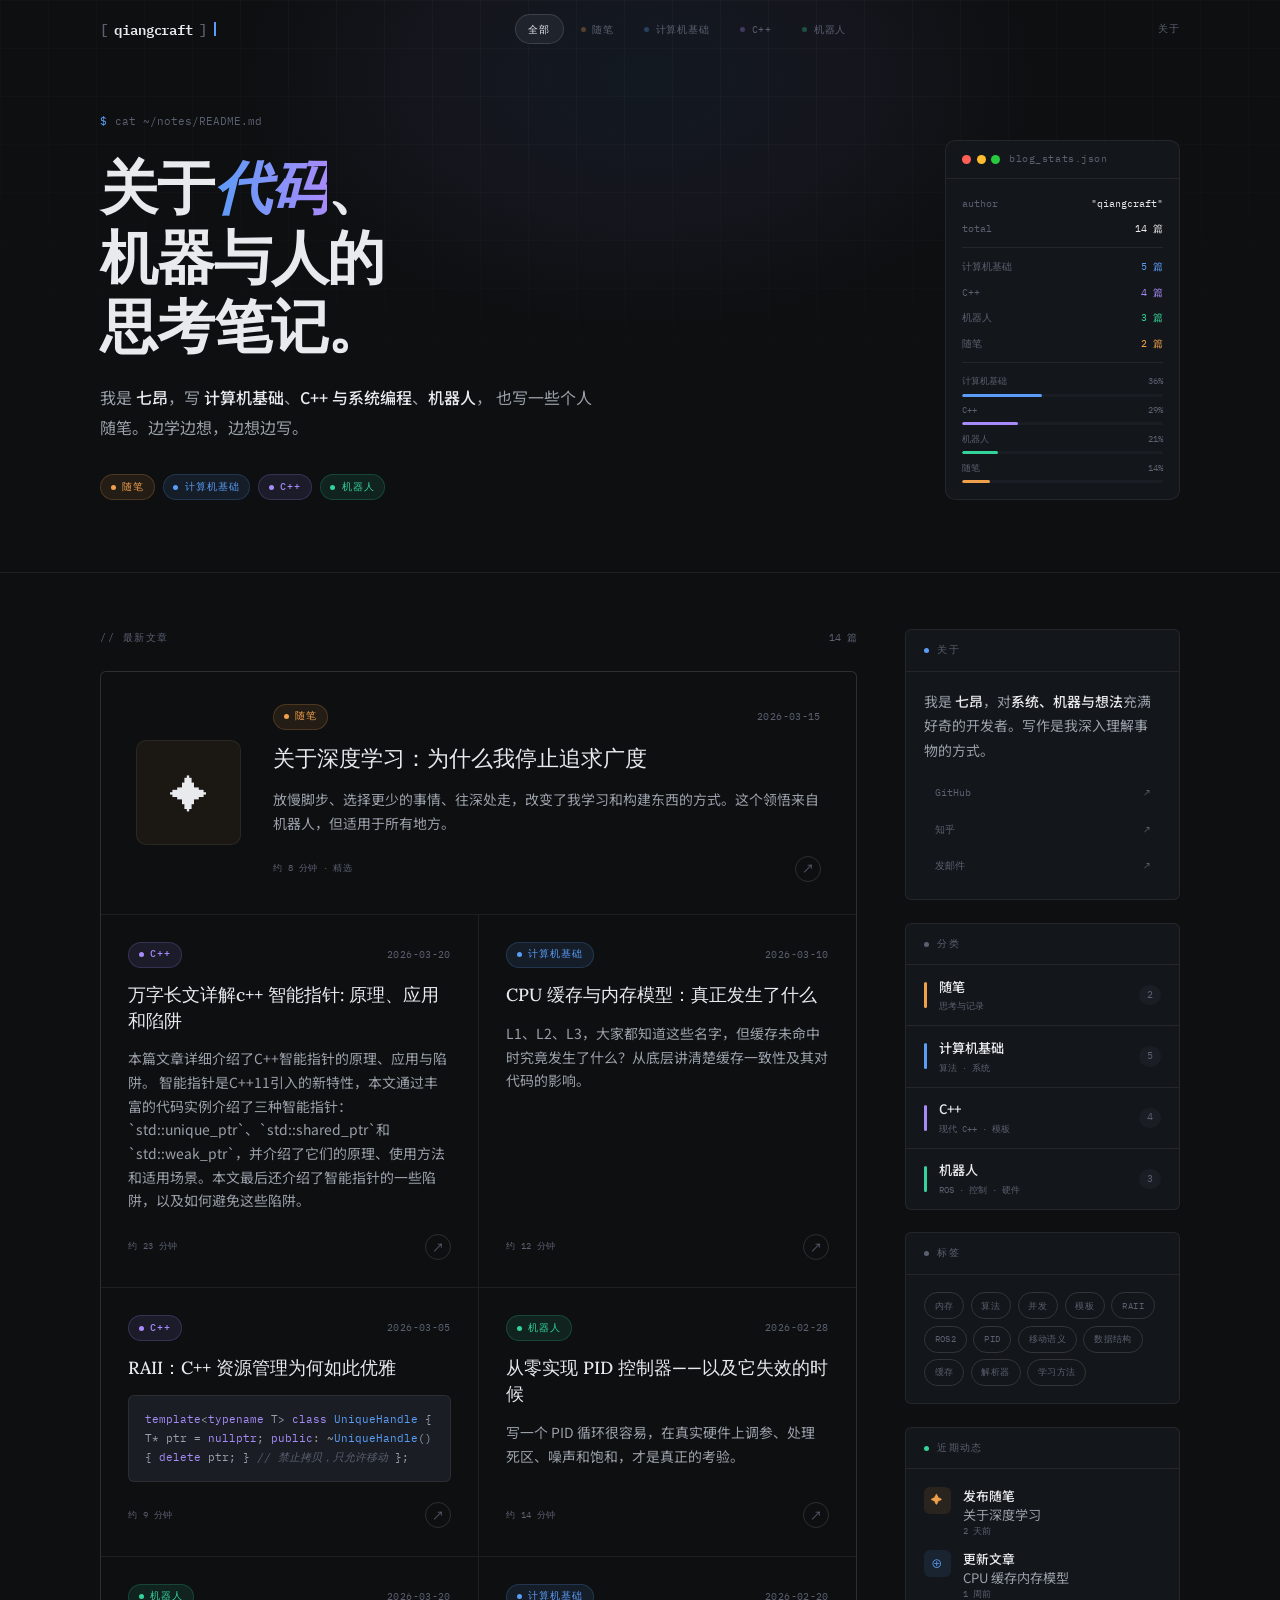
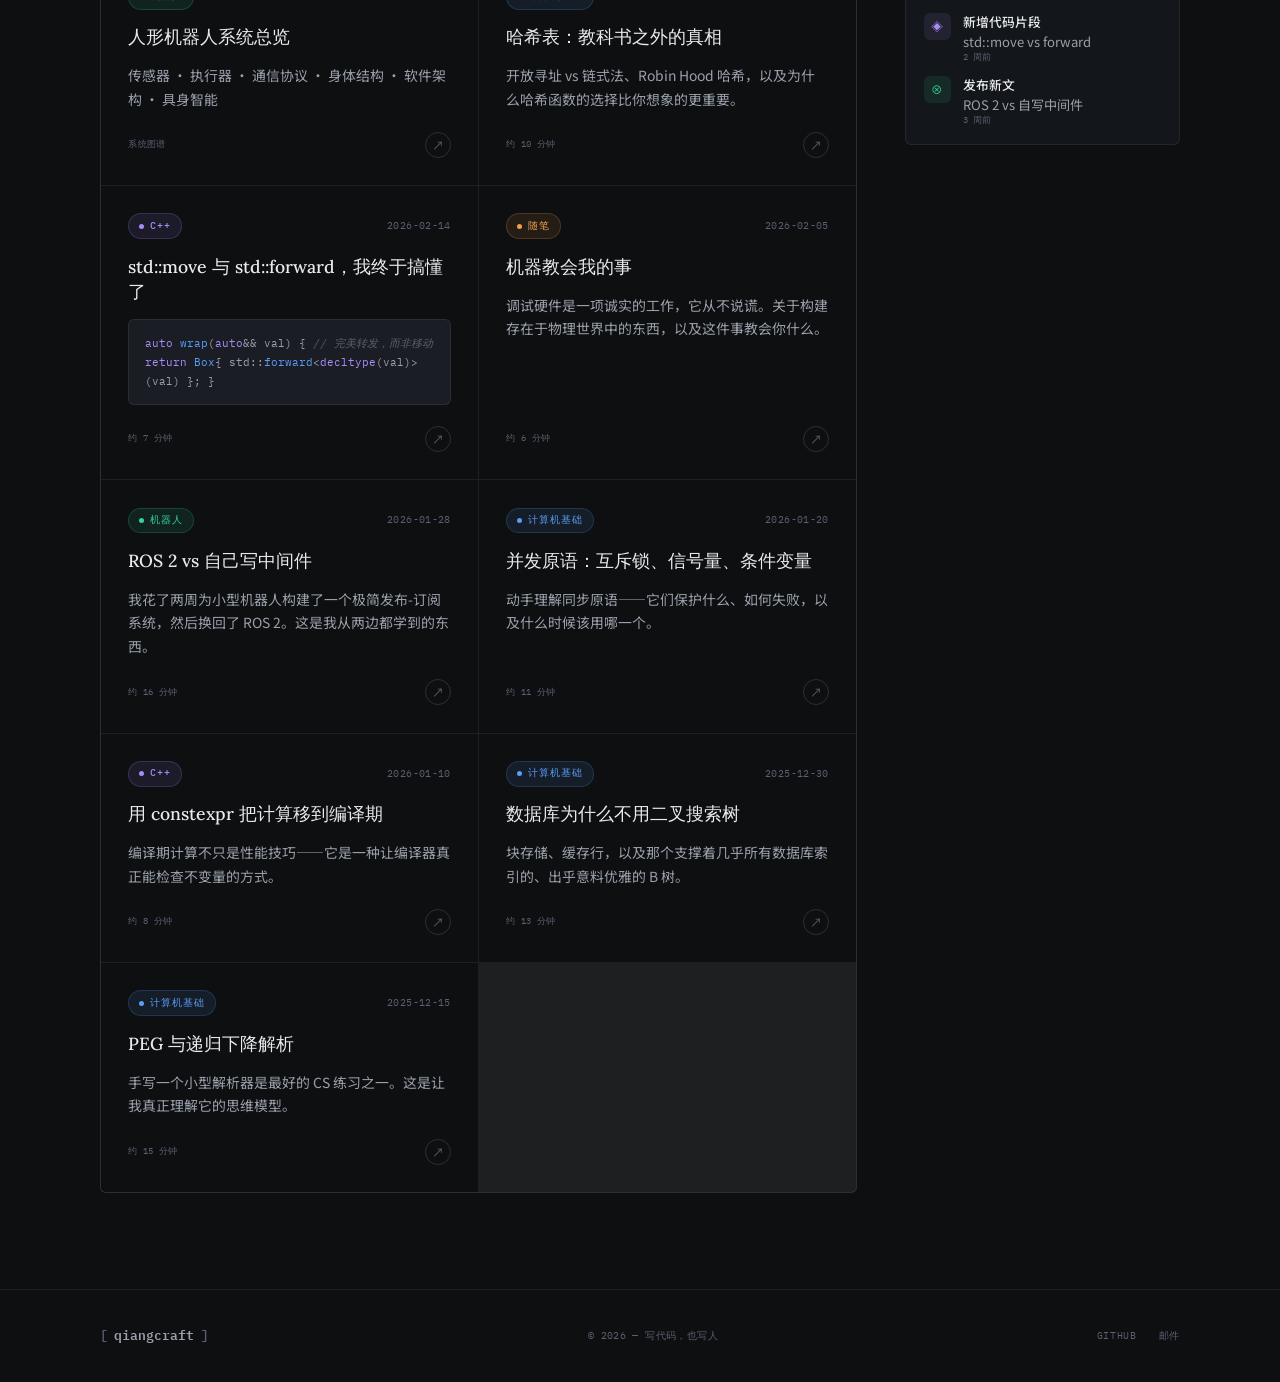
==== index.html @ 61320365 "add web icon" ====
<!DOCTYPE html>
<html lang="zh-CN">
<head>
<meta charset="UTF-8"/>
<meta name="viewport" content="width=device-width, initial-scale=1.0"/>
<title>QiangCraft — 笔记与思考</title>
<meta name="description" content="关于计算机科学、C++、机器人与个人思考的写作。"/>
<link rel="icon" type="image/svg+xml" href="assets/favicon.svg"/>
<link rel="preconnect" href="https://fonts.googleapis.com"/>
<link href="https://fonts.googleapis.com/css2?family=IBM+Plex+Mono:ital,wght@0,300;0,400;0,500;0,600;1,400&family=Lora:ital,wght@0,500;0,600;1,500&family=Noto+Sans+SC:wght@300;400;500;700&display=swap" rel="stylesheet"/>
<link rel="stylesheet" href="assets/style.css"/>
<style>
/* ── 首页专属样式 ── */

/* Hero 区域 */
#hero {
  padding: 7rem 0 4.5rem;
  border-bottom: 1px solid var(--border);
  position: relative; overflow: hidden;
}
#hero::before {
  content: '';
  position: absolute; inset: 0;
  background-image:
    linear-gradient(rgba(255,255,255,.022) 1px, transparent 1px),
    linear-gradient(90deg, rgba(255,255,255,.022) 1px, transparent 1px);
  background-size: 48px 48px;
  mask-image: radial-gradient(ellipse 90% 80% at 50% 0%, black 30%, transparent 100%);
  pointer-events: none;
}
#hero::after {
  content: '';
  position: absolute; top: -30%; left: 50%; transform: translateX(-50%);
  width: 800px; height: 500px;
  background: radial-gradient(ellipse, rgba(91,156,246,.07) 0%, rgba(167,139,250,.05) 40%, transparent 70%);
  pointer-events: none;
}
.hero-inner {
  position: relative; z-index: 1;
  display: grid; grid-template-columns: 1fr auto;
  gap: 4rem; align-items: end;
}
.hero-prompt {
  font-family: var(--ff-mono); font-size: .7rem; color: var(--text-3);
  margin-bottom: 1.4rem; display: flex; align-items: center; gap: .5rem;
  opacity: 0; animation: fadeUp .7s var(--ease) .1s both;
}
.hero-prompt-arrow { color: var(--cs); }
h1.hero-title {
  font-family: var(--ff-serif); font-weight: 600;
  font-size: clamp(2.2rem, 4.5vw, 3.8rem);
  line-height: 1.2; letter-spacing: -.02em; color: var(--text);
  margin-bottom: 1.4rem;
  opacity: 0; animation: fadeUp .8s var(--ease) .25s both;
}
h1.hero-title em {
  font-style: italic;
  background: linear-gradient(90deg, var(--cs), var(--cpp));
  -webkit-background-clip: text; -webkit-text-fill-color: transparent; background-clip: text;
}
.hero-desc {
  font-size: 1rem; color: var(--text-2); max-width: 500px; line-height: 1.85;
  margin-bottom: 2rem;
  opacity: 0; animation: fadeUp .8s var(--ease) .4s both;
}
.hero-desc strong { color: var(--text); font-weight: 500; }
.hero-topics {
  display: flex; gap: .5rem; flex-wrap: wrap;
  opacity: 0; animation: fadeUp .8s var(--ease) .55s both;
}

/* Hero 面板 */
.hero-panel {
  width: 235px; background: var(--bg-2); border: 1px solid var(--border);
  border-radius: 10px; overflow: hidden;
  opacity: 0; animation: fadeIn .9s var(--ease) .8s both; flex-shrink: 0;
}
.panel-bar {
  display: flex; align-items: center; gap: .55rem;
  padding: .65rem 1rem; border-bottom: 1px solid var(--border);
  font-family: var(--ff-mono); font-size: .6rem; color: var(--text-3); letter-spacing: .06em;
}
.pd { width: 9px; height: 9px; border-radius: 50%; }
.pd-r{background:#ff5f57} .pd-y{background:#febc2e} .pd-g{background:#28c840}
.panel-dots { display:flex; gap:.35rem; }
.panel-body { padding: 1rem; display: flex; flex-direction: column; gap: .52rem; }
.pl { display:flex; justify-content:space-between; font-family:var(--ff-mono); font-size:.63rem; }
.pk { color:var(--text-3); } .pv { color:var(--text); }
.pv-cs{color:var(--cs)} .pv-cpp{color:var(--cpp)} .pv-rob{color:var(--robotics)} .pv-per{color:var(--personal)}
.psep { height:1px; background:var(--border); margin:.1rem 0; }
.pbars { display:flex; flex-direction:column; gap:.4rem; margin-top:.1rem; }
.pbar-label { display:flex; justify-content:space-between; font-family:var(--ff-mono); font-size:.57rem; color:var(--text-3); margin-bottom:.25rem; }
.pbar-track { height:3px; background:var(--bg-3); border-radius:99px; overflow:hidden; }
.pbar-fill { height:100%; border-radius:99px; transform-origin:left; animation:fillIn 1.4s var(--ease) 1s both; }
.pf-cs{background:var(--cs);width:40%} .pf-cpp{background:var(--cpp);width:28%;animation-delay:1.1s!important}
.pf-rob{background:var(--robotics);width:18%;animation-delay:1.2s!important} .pf-per{background:var(--personal);width:14%;animation-delay:1.3s!important}

/* 主体布局 */
#main {
  display: grid; grid-template-columns: 1fr 275px;
  gap: 3rem; padding: 3.5rem 0 6rem; align-items: start;
}

/* 文章网格 */
.posts-header {
  display: flex; align-items: center; justify-content: space-between; margin-bottom: 1.5rem;
}
.posts-label { font-family:var(--ff-mono); font-size:.65rem; letter-spacing:.15em; text-transform:uppercase; color:var(--text-3); }
.posts-count { font-family:var(--ff-mono); font-size:.6rem; color:var(--text-3); }

.posts-grid {
  display: grid; grid-template-columns: 1fr 1fr;
  gap: 1px; background: var(--border);
  border: 1px solid var(--border); border-radius: var(--r); overflow: hidden;
}
.post-card {
  background: var(--bg); padding: 1.7rem;
  display: flex; flex-direction: column; gap: .9rem;
  cursor: pointer; position: relative; overflow: hidden;
  transition: background .25s;
}
.post-card::before {
  content:''; position:absolute; top:0; left:0; right:0; height:2px;
  transform:scaleX(0); transform-origin:left; transition:transform .35s var(--ease);
}
.post-card[data-cat="personal"]::before { background:var(--personal); }
.post-card[data-cat="cs"]::before       { background:var(--cs); }
.post-card[data-cat="cpp"]::before      { background:var(--cpp); }
.post-card[data-cat="robotics"]::before { background:var(--robotics); }
.post-card:hover { background: var(--bg-2); }
.post-card:hover::before { transform: scaleX(1); }
.post-card.hidden { display: none; }
a.post-card { text-decoration:none; }

.pc-top { display:flex; align-items:center; justify-content:space-between; }
.post-date { font-family:var(--ff-mono); font-size:.6rem; color:var(--text-3); letter-spacing:.04em; }
.post-title { font-family:var(--ff-serif); font-size:1.1rem; font-weight:500; line-height:1.45; color:var(--text); transition:color .2s; }
.post-card:hover .post-title { color:#fff; }
.post-excerpt { font-size:.87rem; color:var(--text-2); line-height:1.7; flex:1; }
.pc-footer { display:flex; align-items:center; justify-content:space-between; margin-top:.4rem; }
.post-meta { font-family:var(--ff-mono); font-size:.57rem; color:var(--text-3); letter-spacing:.04em; }
.post-arrow {
  width:26px; height:26px; border:1px solid var(--border-2); border-radius:50%;
  display:flex; align-items:center; justify-content:center; font-size:.75rem; color:var(--text-3);
  transition:color .2s, background .2s;
}
.post-card:hover .post-arrow { color:var(--text); background:var(--surface); }

/* 精选宽卡 */
.post-card--featured {
  grid-column: 1 / -1; flex-direction: row;
  gap: 2rem; align-items: center; padding: 2rem 2.2rem;
}
.post-card--featured .post-body { flex:1; display:flex; flex-direction:column; gap:.85rem; }
.post-card--featured .post-title { font-size:1.35rem; }
.feat-icon {
  width:105px; height:105px; flex-shrink:0; border-radius:10px;
  border:1px solid var(--border); display:flex; align-items:center; justify-content:center; font-size:2.4rem;
}
.feat-icon--personal{background:rgba(240,160,75,.06)} .feat-icon--cs{background:rgba(91,156,246,.06)}
.feat-icon--cpp{background:rgba(167,139,250,.06)}     .feat-icon--robotics{background:rgba(52,211,153,.06)}

/* 代码块卡 */
.snippet-block {
  background:var(--bg-3); border:1px solid var(--border); border-radius:var(--r);
  padding:.85rem 1rem; font-family:var(--ff-mono); font-size:.68rem; line-height:1.75; color:var(--text-2); overflow-x:auto;
}

/* 空状态 */
.empty-state { grid-column:1/-1; padding:4rem 2rem; text-align:center; display:none; }
.empty-state.visible { display:block; }
.empty-state p { font-family:var(--ff-mono); font-size:.75rem; color:var(--text-3); }

/* 侧边栏 */
.sidebar { position:sticky; top:78px; display:flex; flex-direction:column; gap:1.4rem; }
.sw { background:var(--bg-2); border:1px solid var(--border); border-radius:var(--r); overflow:hidden; }
.sw-head {
  padding:.75rem 1.15rem; border-bottom:1px solid var(--border);
  display:flex; align-items:center; gap:.5rem;
  font-family:var(--ff-mono); font-size:.6rem; letter-spacing:.12em; text-transform:uppercase; color:var(--text-3);
}
.sw-dot { width:5px; height:5px; border-radius:50%; }
.sw-body { padding:1.1rem; }
.about-text { font-size:.87rem; line-height:1.75; color:var(--text-2); margin-bottom:.9rem; }
.about-text strong { color:var(--text); font-weight:500; }
.about-links { display:flex; flex-direction:column; gap:.3rem; }
.alink {
  display:flex; align-items:center; justify-content:space-between;
  font-family:var(--ff-mono); font-size:.63rem; color:var(--text-3);
  padding:.4rem .65rem; border-radius:4px; border:1px solid transparent;
  transition:color .2s, background .2s, border-color .2s;
}
.alink:hover { color:var(--text); background:var(--bg-3); border-color:var(--border); }

.topic-list { display:flex; flex-direction:column; }
.topic-row {
  display:flex; align-items:center; justify-content:space-between;
  padding:.65rem 1.15rem; border-bottom:1px solid var(--border);
  cursor:pointer; transition:background .2s;
}
.topic-row:last-child { border-bottom:none; }
.topic-row:hover { background:var(--bg-3); }
.tl { display:flex; align-items:center; gap:.7rem; }
.t-bar { width:3px; height:26px; border-radius:99px; flex-shrink:0; }
.t-name { font-size:.82rem; font-weight:500; color:var(--text); }
.t-sub { font-family:var(--ff-mono); font-size:.57rem; color:var(--text-3); margin-top:.1rem; }
.t-count { font-family:var(--ff-mono); font-size:.6rem; color:var(--text-3); background:var(--bg-3); padding:.12rem .5rem; border-radius:99px; }

.tags-cloud { display:flex; flex-wrap:wrap; gap:.4rem; }
.tag-pill {
  font-family:var(--ff-mono); font-size:.59rem; letter-spacing:.04em;
  padding:.28rem .62rem; border:1px solid var(--border-2); border-radius:99px;
  color:var(--text-3); cursor:pointer;
  transition:color .2s, background .2s;
}
.tag-pill:hover { color:var(--text); background:var(--surface); }

.act-list { display:flex; flex-direction:column; gap:.8rem; }
.act-item { display:flex; gap:.8rem; align-items:flex-start; }
.act-icon { width:27px; height:27px; flex-shrink:0; border-radius:6px; display:flex; align-items:center; justify-content:center; font-size:.72rem; }
.ai-personal{background:rgba(240,160,75,.1);color:var(--personal)}
.ai-cs{background:rgba(91,156,246,.1);color:var(--cs)}
.ai-cpp{background:rgba(167,139,250,.1);color:var(--cpp)}
.ai-robotics{background:rgba(52,211,153,.1);color:var(--robotics)}
.act-body { font-size:.82rem; color:var(--text-2); line-height:1.4; }
.act-body strong { color:var(--text); font-weight:500; font-size:.8rem; display:block; margin-bottom:.1rem; }
.act-time { font-family:var(--ff-mono); font-size:.56rem; color:var(--text-3); }

@media (max-width: 1024px) {
  #main { grid-template-columns: 1fr; }
  .sidebar { position:static; display:grid; grid-template-columns:1fr 1fr; gap:1rem; }
}
@media (max-width: 768px) {
  .posts-grid { grid-template-columns: 1fr; }
  .post-card--featured { flex-direction:column; }
  .feat-icon { width:100%; height:70px; }
  .sidebar { grid-template-columns: 1fr; }
  .hero-inner { grid-template-columns: 1fr; }
  .hero-panel { display:none; }
}
</style>
</head>
<body>

<!-- ══ 导航 ══ -->
<header id="hdr">
  <div class="container">
    <nav class="nav">
      <a href="index.html" class="nav-logo">
        <span class="logo-bracket">[</span>qiangcraft<span class="logo-bracket">]</span>
        <span class="logo-cursor"></span>
      </a>
      <div class="nav-links">
        <button class="nav-cat-btn active" data-cat="all">全部</button>
        <button class="nav-cat-btn" data-cat="personal"><span class="nav-cat-dot" style="background:var(--personal)"></span>随笔</button>
        <button class="nav-cat-btn" data-cat="cs"><span class="nav-cat-dot" style="background:var(--cs)"></span>计算机基础</button>
        <button class="nav-cat-btn" data-cat="cpp"><span class="nav-cat-dot" style="background:var(--cpp)"></span>C++</button>
        <button class="nav-cat-btn" data-cat="robotics"><span class="nav-cat-dot" style="background:var(--robotics)"></span>机器人</button>
      </div>
      <div class="nav-right">
        <a href="#about-w" class="nav-text-link">关于</a>
      </div>
    </nav>
  </div>
</header>

<!-- ══ Hero ══ -->
<section id="hero">
  <div class="container">
    <div class="hero-inner">
      <div class="hero-left">
        <p class="hero-prompt"><span class="hero-prompt-arrow">$</span> cat ~/notes/README.md</p>
        <h1 class="hero-title">关于<em>代码</em>、<br/>机器与人的<br/>思考笔记。</h1>
        <p class="hero-desc">
          我是 <strong>七昂</strong>，写
          <strong>计算机基础</strong>、<strong>C++ 与系统编程</strong>、<strong>机器人</strong>，
          也写一些个人随笔。边学边想，边想边写。
        </p>
        <div class="hero-topics">
          <a href="#main" class="cat cat--personal" data-cat-jump="personal"><span class="cat-dot"></span>随笔</a>
          <a href="#main" class="cat cat--cs" data-cat-jump="cs"><span class="cat-dot"></span>计算机基础</a>
          <a href="#main" class="cat cat--cpp" data-cat-jump="cpp"><span class="cat-dot"></span>C++</a>
          <a href="#main" class="cat cat--robotics" data-cat-jump="robotics"><span class="cat-dot"></span>机器人</a>
        </div>
      </div>
      <div class="hero-panel">
        <div class="panel-bar">
          <div class="panel-dots"><div class="pd pd-r"></div><div class="pd pd-y"></div><div class="pd pd-g"></div></div>
          blog_stats.json
        </div>
        <div class="panel-body">
          <div class="pl"><span class="pk">author</span><span class="pv">"qiangcraft"</span></div>
          <div class="pl"><span class="pk">total</span><span class="pv">14 篇</span></div>
          <div class="psep"></div>
          <div class="pl"><span class="pk">计算机基础</span><span class="pv pv-cs">5 篇</span></div>
          <div class="pl"><span class="pk">C++</span><span class="pv pv-cpp">4 篇</span></div>
          <div class="pl"><span class="pk">机器人</span><span class="pv pv-rob">3 篇</span></div>
          <div class="pl"><span class="pk">随笔</span><span class="pv pv-per">2 篇</span></div>
          <div class="psep"></div>
          <div class="pbars">
            <div><div class="pbar-label"><span>计算机基础</span><span>36%</span></div><div class="pbar-track"><div class="pbar-fill pf-cs"></div></div></div>
            <div><div class="pbar-label"><span>C++</span><span>29%</span></div><div class="pbar-track"><div class="pbar-fill pf-cpp"></div></div></div>
            <div><div class="pbar-label"><span>机器人</span><span>21%</span></div><div class="pbar-track"><div class="pbar-fill pf-rob"></div></div></div>
            <div><div class="pbar-label"><span>随笔</span><span>14%</span></div><div class="pbar-track"><div class="pbar-fill pf-per"></div></div></div>
          </div>
        </div>
      </div>
    </div>
  </div>
</section>

<!-- ══ 主体 ══ -->
<div class="container">
  <div id="main">
    <main>
      <div class="posts-header reveal">
        <span class="posts-label">// 最新文章</span>
        <span class="posts-count" id="post-count">14 篇</span>
      </div>
      <div class="posts-grid reveal" id="posts-grid">

        <!-- 精选：随笔 -->
        <a href="posts/personal/on-learning-deeply.html" class="post-card post-card--featured" data-cat="personal">
          <div class="feat-icon feat-icon--personal">✦</div>
          <div class="post-body">
            <div class="pc-top">
              <span class="cat cat--personal"><span class="cat-dot"></span>随笔</span>
              <span class="post-date">2026-03-15</span>
            </div>
            <h2 class="post-title">关于深度学习：为什么我停止追求广度</h2>
            <p class="post-excerpt">放慢脚步、选择更少的事情、往深处走，改变了我学习和构建东西的方式。这个领悟来自机器人，但适用于所有地方。</p>
            <div class="pc-footer">
              <span class="post-meta">约 8 分钟 · 精选</span>
              <span class="post-arrow">↗</span>
            </div>
          </div>
        </a>

        <!-- C++ -->
        <a href="posts/cpp/cpp-smart-pointer.html" class="post-card" data-cat="cpp">
          <div class="pc-top"><span class="cat cat--cpp"><span class="cat-dot"></span>C++</span><span class="post-date">2026-03-20</span></div>
          <h2 class="post-title">万字长文详解c++ 智能指针: 原理、应用和陷阱</h2>
          <p class="post-excerpt">本篇文章详细介绍了C++智能指针的原理、应用与陷阱。 智能指针是C++11引入的新特性，本文通过丰富的代码实例介绍了三种智能指针：`std::unique_ptr`、`std::shared_ptr`和`std::weak_ptr`，并介绍了它们的原理、使用方法和适用场景。本文最后还介绍了智能指针的一些陷阱，以及如何避免这些陷阱。</p>
          <div class="pc-footer"><span class="post-meta">约 16 分钟</span><span class="post-arrow">↗</span></div>
        </a>

        <!-- 计算机基础 -->
        <a href="posts/cs/cpu-cache-memory-model.html" class="post-card" data-cat="cs">
          <div class="pc-top"><span class="cat cat--cs"><span class="cat-dot"></span>计算机基础</span><span class="post-date">2026-03-10</span></div>
          <h2 class="post-title">CPU 缓存与内存模型：真正发生了什么</h2>
          <p class="post-excerpt">L1、L2、L3，大家都知道这些名字，但缓存未命中时究竟发生了什么？从底层讲清楚缓存一致性及其对代码的影响。</p>
          <div class="pc-footer"><span class="post-meta">约 12 分钟</span><span class="post-arrow">↗</span></div>
        </a>

        <!-- C++ -->
        <a href="posts/cpp/raii-cpp.html" class="post-card" data-cat="cpp">
          <div class="pc-top"><span class="cat cat--cpp"><span class="cat-dot"></span>C++</span><span class="post-date">2026-03-05</span></div>
          <h2 class="post-title">RAII：C++ 资源管理为何如此优雅</h2>
          <div class="snippet-block"><span class="kw">template</span>&lt;<span class="kw">typename</span> T&gt;
<span class="kw">class</span> <span class="fn">UniqueHandle</span> {
  T* ptr = <span class="kw">nullptr</span>;
<span class="kw">public</span>:
  ~<span class="fn">UniqueHandle</span>() { <span class="kw">delete</span> ptr; }
  <span class="cmt">// 禁止拷贝，只允许移动</span>
};</div>
          <div class="pc-footer"><span class="post-meta">约 9 分钟</span><span class="post-arrow">↗</span></div>
        </a>

        <!-- 机器人 -->
        <a href="posts/robotics/pid-controller.html" class="post-card" data-cat="robotics">
          <div class="pc-top"><span class="cat cat--robotics"><span class="cat-dot"></span>机器人</span><span class="post-date">2026-02-28</span></div>
          <h2 class="post-title">从零实现 PID 控制器——以及它失效的时候</h2>
          <p class="post-excerpt">写一个 PID 循环很容易，在真实硬件上调参、处理死区、噪声和饱和，才是真正的考验。</p>
          <div class="pc-footer"><span class="post-meta">约 14 分钟</span><span class="post-arrow">↗</span></div>
        </a>

        <!-- 机器人 -->
        <a href="posts/robotics/robot_full_system.html" class="post-card" data-cat="robotics">
          <div class="pc-top"><span class="cat cat--robotics"><span class="cat-dot"></span>机器人</span><span class="post-date">2026-03-20</span></div>
          <h2 class="post-title">人形机器人系统总览</h2>
          <p class="post-excerpt">传感器 · 执行器 · 通信协议 · 身体结构 · 软件架构 · 具身智能</p>
          <div class="pc-footer"><span class="post-meta">系统图谱</span><span class="post-arrow">↗</span></div>
        </a>

        <!-- 计算机基础 -->
        <a href="posts/cs/hash-table-deep-dive.html" class="post-card" data-cat="cs">
          <div class="pc-top"><span class="cat cat--cs"><span class="cat-dot"></span>计算机基础</span><span class="post-date">2026-02-20</span></div>
          <h2 class="post-title">哈希表：教科书之外的真相</h2>
          <p class="post-excerpt">开放寻址 vs 链式法、Robin Hood 哈希，以及为什么哈希函数的选择比你想象的更重要。</p>
          <div class="pc-footer"><span class="post-meta">约 10 分钟</span><span class="post-arrow">↗</span></div>
        </a>

        <!-- C++ -->
        <a href="posts/cpp/move-vs-forward.html" class="post-card" data-cat="cpp">
          <div class="pc-top"><span class="cat cat--cpp"><span class="cat-dot"></span>C++</span><span class="post-date">2026-02-14</span></div>
          <h2 class="post-title">std::move 与 std::forward，我终于搞懂了</h2>
          <div class="snippet-block"><span class="kw">auto</span> <span class="fn">wrap</span>(<span class="kw">auto</span>&& val) {
  <span class="cmt">// 完美转发，而非移动</span>
  <span class="kw">return</span> <span class="fn">Box</span>{
    std::<span class="fn">forward</span>&lt;<span class="kw">decltype</span>(val)&gt;(val)
  };
}</div>
          <div class="pc-footer"><span class="post-meta">约 7 分钟</span><span class="post-arrow">↗</span></div>
        </a>

        <!-- 随笔 -->
        <a href="posts/personal/machines-taught-me.html" class="post-card" data-cat="personal">
          <div class="pc-top"><span class="cat cat--personal"><span class="cat-dot"></span>随笔</span><span class="post-date">2026-02-05</span></div>
          <h2 class="post-title">机器教会我的事</h2>
          <p class="post-excerpt">调试硬件是一项诚实的工作，它从不说谎。关于构建存在于物理世界中的东西，以及这件事教会你什么。</p>
          <div class="pc-footer"><span class="post-meta">约 6 分钟</span><span class="post-arrow">↗</span></div>
        </a>

        <!-- 机器人 -->
        <a href="posts/robotics/ros2-vs-custom.html" class="post-card" data-cat="robotics">
          <div class="pc-top"><span class="cat cat--robotics"><span class="cat-dot"></span>机器人</span><span class="post-date">2026-01-28</span></div>
          <h2 class="post-title">ROS 2 vs 自己写中间件</h2>
          <p class="post-excerpt">我花了两周为小型机器人构建了一个极简发布-订阅系统，然后换回了 ROS 2。这是我从两边都学到的东西。</p>
          <div class="pc-footer"><span class="post-meta">约 16 分钟</span><span class="post-arrow">↗</span></div>
        </a>

        <!-- 计算机基础 -->
        <a href="posts/cs/concurrency-primitives.html" class="post-card" data-cat="cs">
          <div class="pc-top"><span class="cat cat--cs"><span class="cat-dot"></span>计算机基础</span><span class="post-date">2026-01-20</span></div>
          <h2 class="post-title">并发原语：互斥锁、信号量、条件变量</h2>
          <p class="post-excerpt">动手理解同步原语——它们保护什么、如何失败，以及什么时候该用哪一个。</p>
          <div class="pc-footer"><span class="post-meta">约 11 分钟</span><span class="post-arrow">↗</span></div>
        </a>

        <!-- C++ -->
        <a href="posts/cpp/constexpr.html" class="post-card" data-cat="cpp">
          <div class="pc-top"><span class="cat cat--cpp"><span class="cat-dot"></span>C++</span><span class="post-date">2026-01-10</span></div>
          <h2 class="post-title">用 constexpr 把计算移到编译期</h2>
          <p class="post-excerpt">编译期计算不只是性能技巧——它是一种让编译器真正能检查不变量的方式。</p>
          <div class="pc-footer"><span class="post-meta">约 8 分钟</span><span class="post-arrow">↗</span></div>
        </a>

        <!-- 计算机基础 -->
        <a href="posts/cs/btree.html" class="post-card" data-cat="cs">
          <div class="pc-top"><span class="cat cat--cs"><span class="cat-dot"></span>计算机基础</span><span class="post-date">2025-12-30</span></div>
          <h2 class="post-title">数据库为什么不用二叉搜索树</h2>
          <p class="post-excerpt">块存储、缓存行，以及那个支撑着几乎所有数据库索引的、出乎意料优雅的 B 树。</p>
          <div class="pc-footer"><span class="post-meta">约 13 分钟</span><span class="post-arrow">↗</span></div>
        </a>

        <!-- 计算机基础 -->
        <a href="posts/cs/recursive-descent.html" class="post-card" data-cat="cs">
          <div class="pc-top"><span class="cat cat--cs"><span class="cat-dot"></span>计算机基础</span><span class="post-date">2025-12-15</span></div>
          <h2 class="post-title">PEG 与递归下降解析</h2>
          <p class="post-excerpt">手写一个小型解析器是最好的 CS 练习之一。这是让我真正理解它的思维模型。</p>
          <div class="pc-footer"><span class="post-meta">约 15 分钟</span><span class="post-arrow">↗</span></div>
        </a>

        <div class="empty-state" id="empty-state">
          <p>// 该分类下暂无文章，敬请期待</p>
        </div>
      </div>
    </main>

    <!-- 侧边栏 -->
    <aside class="sidebar reveal">
      <div class="sw" id="about-w">
        <div class="sw-head"><span class="sw-dot" style="background:var(--cs)"></span>关于</div>
        <div class="sw-body">
          <p class="about-text">我是 <strong>七昂</strong>，对<strong>系统、机器与想法</strong>充满好奇的开发者。写作是我深入理解事物的方式。</p>
          <div class="about-links">
            <a href="https://github.com/qiangcraft" class="alink"><span>GitHub</span><span>↗</span></a>
            <a href="https://www.zhihu.com/people/qiang629" class="alink"><span>知乎</span><span>↗</span></a>
            <a href="mailto:qiangz514@foxmail.com" class="alink"><span>发邮件</span><span>↗</span></a>
          </div>
        </div>
      </div>

      <div class="sw">
        <div class="sw-head"><span class="sw-dot" style="background:var(--text-3)"></span>分类</div>
        <div class="topic-list">
          <div class="topic-row" data-filter="personal"><div class="tl"><div class="t-bar" style="background:var(--personal)"></div><div><div class="t-name">随笔</div><div class="t-sub">思考与记录</div></div></div><span class="t-count">2</span></div>
          <div class="topic-row" data-filter="cs"><div class="tl"><div class="t-bar" style="background:var(--cs)"></div><div><div class="t-name">计算机基础</div><div class="t-sub">算法 · 系统</div></div></div><span class="t-count">5</span></div>
          <div class="topic-row" data-filter="cpp"><div class="tl"><div class="t-bar" style="background:var(--cpp)"></div><div><div class="t-name">C++</div><div class="t-sub">现代 C++ · 模板</div></div></div><span class="t-count">4</span></div>
          <div class="topic-row" data-filter="robotics"><div class="tl"><div class="t-bar" style="background:var(--robotics)"></div><div><div class="t-name">机器人</div><div class="t-sub">ROS · 控制 · 硬件</div></div></div><span class="t-count">3</span></div>
        </div>
      </div>

      <div class="sw">
        <div class="sw-head"><span class="sw-dot" style="background:var(--text-3)"></span>标签</div>
        <div class="sw-body">
          <div class="tags-cloud">
            <span class="tag-pill">内存</span><span class="tag-pill">算法</span><span class="tag-pill">并发</span>
            <span class="tag-pill">模板</span><span class="tag-pill">RAII</span><span class="tag-pill">ROS2</span>
            <span class="tag-pill">PID</span><span class="tag-pill">移动语义</span><span class="tag-pill">数据结构</span>
            <span class="tag-pill">缓存</span><span class="tag-pill">解析器</span><span class="tag-pill">学习方法</span>
          </div>
        </div>
      </div>

      <div class="sw">
        <div class="sw-head"><span class="sw-dot" style="background:var(--robotics)"></span>近期动态</div>
        <div class="sw-body">
          <div class="act-list">
            <div class="act-item"><div class="act-icon ai-personal">✦</div><div class="act-body"><strong>发布随笔</strong>关于深度学习<div class="act-time">2 天前</div></div></div>
            <div class="act-item"><div class="act-icon ai-cs">⊕</div><div class="act-body"><strong>更新文章</strong>CPU 缓存内存模型<div class="act-time">1 周前</div></div></div>
            <div class="act-item"><div class="act-icon ai-cpp">◈</div><div class="act-body"><strong>新增代码片段</strong>std::move vs forward<div class="act-time">2 周前</div></div></div>
            <div class="act-item"><div class="act-icon ai-robotics">⊗</div><div class="act-body"><strong>发布新文</strong>ROS 2 vs 自写中间件<div class="act-time">3 周前</div></div></div>
          </div>
        </div>
      </div>
    </aside>
  </div>
</div>

<!-- ══ 页脚 ══ -->
<footer>
  <div class="container">
    <div class="footer-inner">
      <div class="footer-logo"><span style="color:var(--text-3)">[</span>qiangcraft<span style="color:var(--text-3)">]</span></div>
      <p class="footer-copy">© 2026 — 写代码，也写人</p>
      <div class="footer-links">
        <a href="https://github.com/qiangcraft">GitHub</a>
        <a href="mailto:hello@qiangcraft.dev">邮件</a>
      </div>
    </div>
  </div>
</footer>

<script src="assets/main.js"></script>
</body>
</html>
---- assets/style.css ----
/* ═══════════════════════════════════════════════
   QiangCraft Blog — 共享样式
   所有页面引用此文件
═══════════════════════════════════════════════ */

/* ── 变量 ── */
:root {
  --bg:        #0d0f11;
  --bg-2:      #13161a;
  --bg-3:      #1a1e24;
  --surface:   #1f242c;
  --border:    rgba(255,255,255,.07);
  --border-2:  rgba(255,255,255,.13);
  --text:      #e8eaed;
  --text-2:    #9aa0aa;
  --text-3:    #5a6070;

  --personal:  #f0a04b;
  --cs:        #5b9cf6;
  --cpp:       #a78bfa;
  --robotics:  #34d399;

  --ff-mono:   'IBM Plex Mono', monospace;
  --ff-serif:  'Lora', serif;
  --ff-sans:   'Noto Sans SC', sans-serif;

  --ease:      cubic-bezier(0.16, 1, 0.3, 1);
  --r:         6px;
}

/* ── 重置 ── */
*, *::before, *::after { box-sizing: border-box; margin: 0; padding: 0; }
html { scroll-behavior: smooth; font-size: 16px; }
body {
  background: var(--bg);
  color: var(--text);
  font-family: var(--ff-sans);
  line-height: 1.7;
  -webkit-font-smoothing: antialiased;
  overflow-x: hidden;
}
a { color: inherit; text-decoration: none; }
ul, ol { list-style: none; }
img { display: block; max-width: 100%; }

::-webkit-scrollbar { width: 3px; }
::-webkit-scrollbar-track { background: var(--bg); }
::-webkit-scrollbar-thumb { background: var(--surface); }

/* ── 布局 ── */
.container { max-width: 1160px; margin: 0 auto; padding: 0 2.5rem; }
.container--narrow { max-width: 760px; margin: 0 auto; padding: 0 2.5rem; }

/* ── 动画 ── */
.reveal {
  opacity: 0; transform: translateY(18px);
  transition: opacity .6s var(--ease), transform .6s var(--ease);
}
.reveal.in { opacity: 1; transform: none; }

@keyframes fadeUp { from{opacity:0;transform:translateY(18px)} to{opacity:1;transform:none} }
@keyframes fadeIn { from{opacity:0} to{opacity:1} }
@keyframes blink  { 0%,100%{opacity:1} 50%{opacity:0} }
@keyframes fillIn { from{transform:scaleX(0)} to{transform:scaleX(1)} }

/* ── 分类徽章 ── */
.cat {
  display: inline-flex; align-items: center; gap: .4rem;
  font-family: var(--ff-mono); font-size: .62rem;
  letter-spacing: .1em; text-transform: uppercase;
  padding: .22rem .6rem; border-radius: 99px; font-weight: 500;
}
.cat-dot { width: 5px; height: 5px; border-radius: 50%; flex-shrink: 0; }
.cat--personal { color: var(--personal); background: rgba(240,160,75,.1); border: 1px solid rgba(240,160,75,.2); }
.cat--personal .cat-dot { background: var(--personal); }
.cat--cs       { color: var(--cs);       background: rgba(91,156,246,.1);  border: 1px solid rgba(91,156,246,.2); }
.cat--cs .cat-dot { background: var(--cs); }
.cat--cpp      { color: var(--cpp);      background: rgba(167,139,250,.1); border: 1px solid rgba(167,139,250,.2); }
.cat--cpp .cat-dot { background: var(--cpp); }
.cat--robotics { color: var(--robotics); background: rgba(52,211,153,.1);  border: 1px solid rgba(52,211,153,.2); }
.cat--robotics .cat-dot { background: var(--robotics); }

/* ── 导航栏 ── */
header {
  position: fixed; top: 0; left: 0; right: 0; z-index: 500;
  transition: background .3s, border-bottom .3s;
}
header.scrolled {
  background: rgba(13,15,17,.92);
  backdrop-filter: blur(20px);
  border-bottom: 1px solid var(--border);
}
.nav {
  display: flex; align-items: center; justify-content: space-between;
  height: 58px;
}
.nav-logo {
  display: flex; align-items: center; gap: .4rem;
  font-family: var(--ff-mono); font-size: .88rem; font-weight: 600;
  color: var(--text); letter-spacing: -.01em;
}
.logo-bracket { color: var(--text-3); }
.logo-cursor {
  width: 2px; height: 1em; background: var(--cs);
  display: inline-block; animation: blink 1.1s step-end infinite;
  vertical-align: middle; margin-left: 1px;
}
.nav-links { display: flex; align-items: center; gap: .2rem; }
.nav-cat-btn {
  display: flex; align-items: center; gap: .4rem;
  font-family: var(--ff-mono); font-size: .65rem;
  letter-spacing: .07em; text-transform: uppercase;
  padding: .38rem .8rem; border-radius: 99px;
  border: 1px solid transparent;
  cursor: pointer; background: transparent; color: var(--text-3);
  transition: color .2s, background .2s, border-color .2s;
}
.nav-cat-dot { width: 5px; height: 5px; border-radius: 50%; background: currentColor; opacity: .3; transition: opacity .2s; }
.nav-cat-btn:hover { color: var(--text-2); border-color: var(--border); }
.nav-cat-btn.active .nav-cat-dot { opacity: 1; }
.nav-cat-btn[data-cat="all"].active    { color: var(--text);      background: var(--surface);            border-color: var(--border-2); }
.nav-cat-btn[data-cat="personal"].active { color: var(--personal); background: rgba(240,160,75,.08); border-color: rgba(240,160,75,.25); }
.nav-cat-btn[data-cat="cs"].active       { color: var(--cs);       background: rgba(91,156,246,.08);  border-color: rgba(91,156,246,.25); }
.nav-cat-btn[data-cat="cpp"].active      { color: var(--cpp);      background: rgba(167,139,250,.08); border-color: rgba(167,139,250,.25); }
.nav-cat-btn[data-cat="robotics"].active { color: var(--robotics); background: rgba(52,211,153,.08);  border-color: rgba(52,211,153,.25); }
.nav-right { display: flex; align-items: center; gap: 1.2rem; }
.nav-text-link {
  font-family: var(--ff-mono); font-size: .63rem;
  letter-spacing: .1em; text-transform: uppercase;
  color: var(--text-3); transition: color .2s;
}
.nav-text-link:hover { color: var(--text); }

/* ── 页脚 ── */
footer {
  border-top: 1px solid var(--border);
  padding: 2.2rem 0; margin-top: auto;
}
.footer-inner {
  display: flex; align-items: center; justify-content: space-between; gap: 1rem;
}
.footer-logo { font-family: var(--ff-mono); font-size: .8rem; font-weight: 600; color: var(--text-2); display: flex; align-items: center; gap: .4rem; }
.footer-copy { font-family: var(--ff-mono); font-size: .6rem; color: var(--text-3); letter-spacing: .04em; }
.footer-links { display: flex; gap: 1.4rem; }
.footer-links a { font-family: var(--ff-mono); font-size: .61rem; color: var(--text-3); letter-spacing: .06em; text-transform: uppercase; transition: color .2s; }
.footer-links a:hover { color: var(--text); }

/* ── 代码高亮 ── */
.kw  { color: var(--cpp); }
.fn  { color: var(--cs); }
.str { color: var(--robotics); }
.cmt { color: var(--text-3); font-style: italic; }
.num { color: var(--personal); }

/* ── 响应式 ── */
@media (max-width: 768px) {
  .container, .container--narrow { padding: 0 1.25rem; }
  .nav-links { display: none; }
  .footer-inner { flex-direction: column; text-align: center; gap: .75rem; }
}
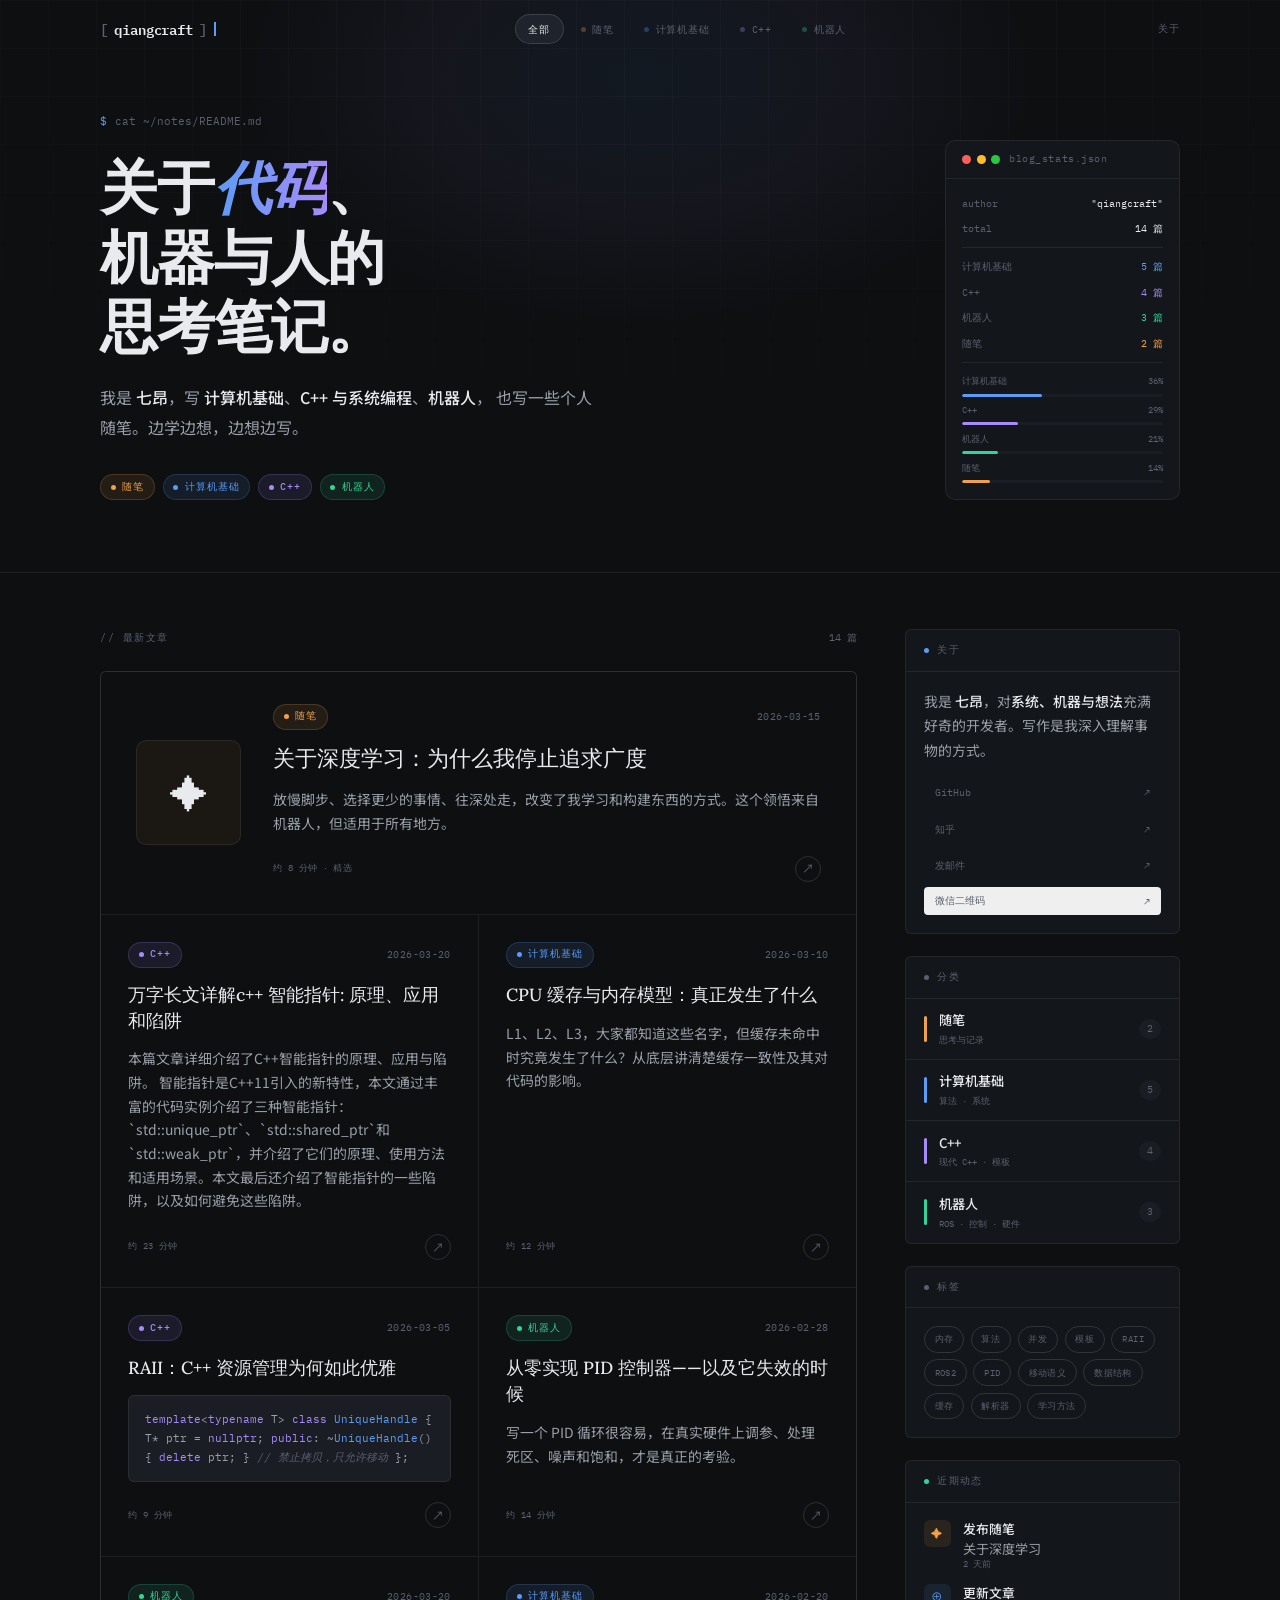
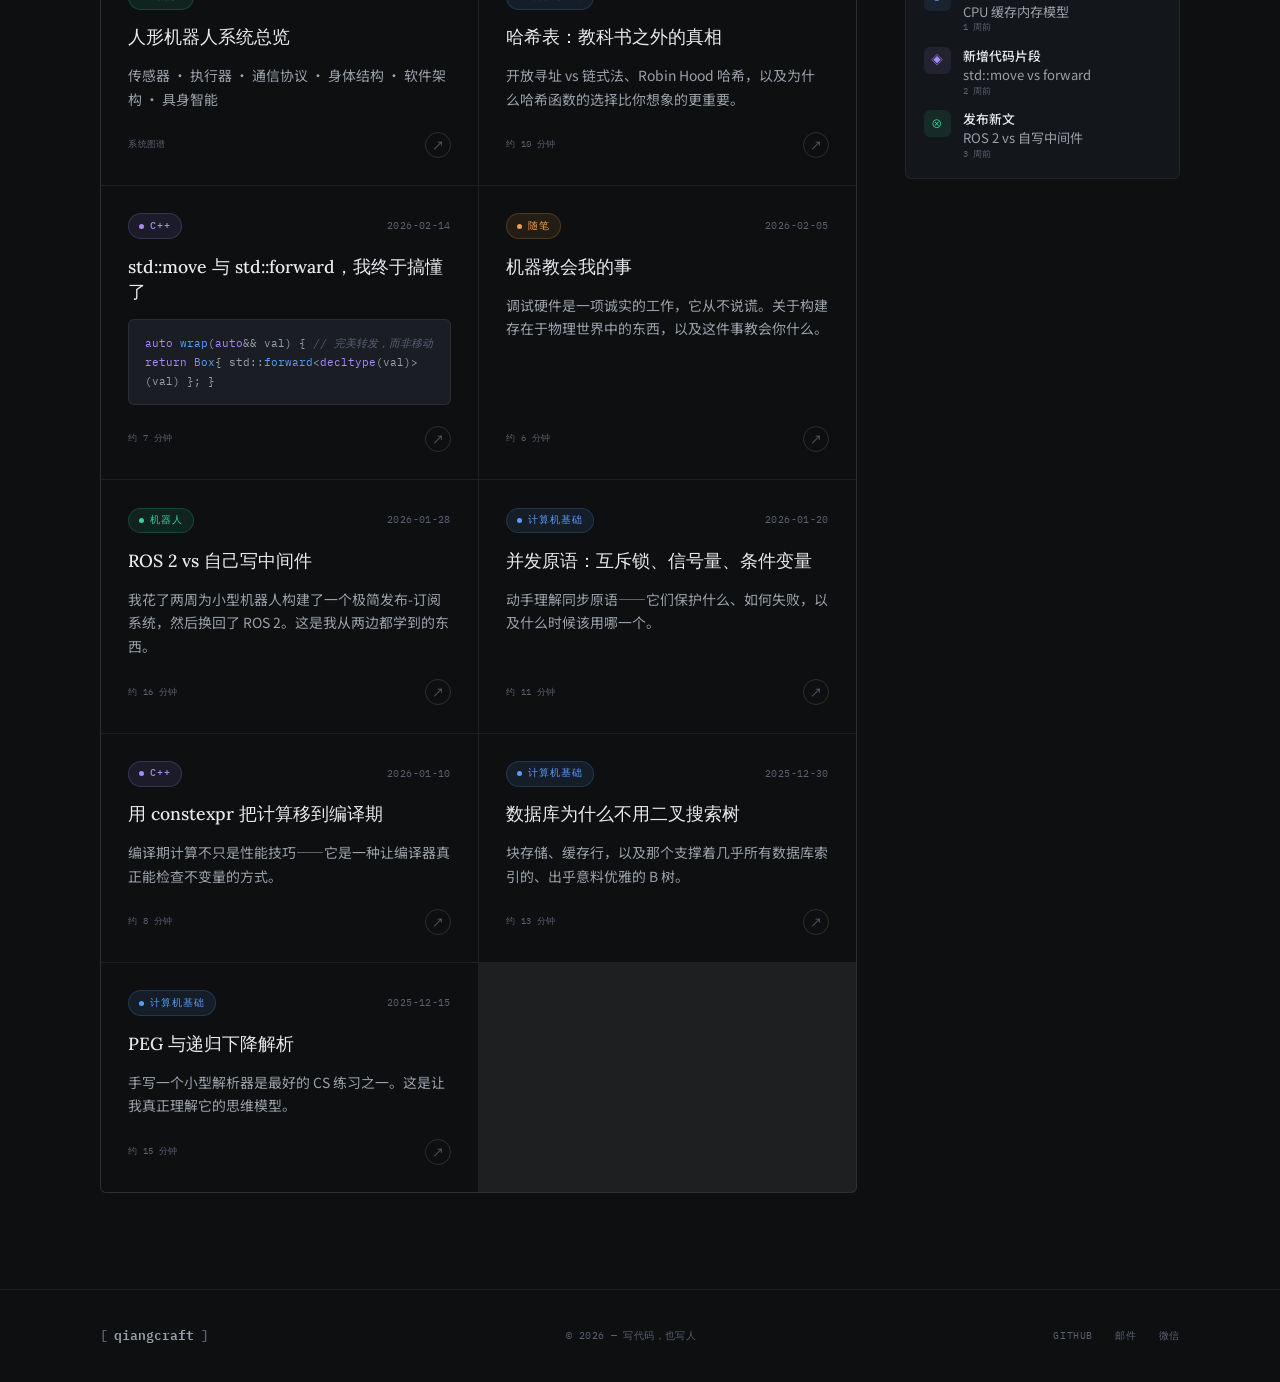
==== commit 85630596: "add wechat" ====
--- a/index.html
+++ b/index.html
@@ -191,6 +191,7 @@
   transition:color .2s, background .2s, border-color .2s;
 }
 .alink:hover { color:var(--text); background:var(--bg-3); border-color:var(--border); }
+.alink-btn { width:100%; text-align:left; cursor:pointer; }
 
 .topic-list { display:flex; flex-direction:column; }
 .topic-row {
@@ -225,6 +226,41 @@
 .act-body { font-size:.82rem; color:var(--text-2); line-height:1.4; }
 .act-body strong { color:var(--text); font-weight:500; font-size:.8rem; display:block; margin-bottom:.1rem; }
 .act-time { font-family:var(--ff-mono); font-size:.56rem; color:var(--text-3); }
+
+/* 微信二维码弹窗 */
+.wechat-modal {
+  position: fixed; inset: 0; z-index: 1200;
+  display: none; align-items: center; justify-content: center;
+  background: rgba(5, 8, 14, .72);
+}
+.wechat-modal.is-open { display: flex; }
+.wechat-modal-card {
+  width: min(92vw, 430px);
+  background: var(--bg-2);
+  border: 1px solid var(--border-2);
+  border-radius: 12px;
+  overflow: hidden;
+  box-shadow: 0 24px 80px rgba(0,0,0,.45);
+}
+.wechat-modal-head {
+  display: flex; align-items: center; justify-content: space-between;
+  padding: .8rem 1rem; border-bottom: 1px solid var(--border);
+  font-family: var(--ff-mono); font-size: .66rem; color: var(--text-2);
+}
+.wechat-close {
+  border: 1px solid var(--border); background: var(--bg-3); color: var(--text-2);
+  border-radius: 8px; padding: .2rem .55rem; cursor: pointer;
+}
+.wechat-close:hover { color: var(--text); border-color: var(--border-2); }
+.wechat-modal-body { padding: 1rem; }
+.wechat-qr {
+  width: 100%; height: auto; display: block;
+  border-radius: 10px; border: 1px solid var(--border);
+}
+.wechat-tip {
+  margin-top: .7rem; font-size: .72rem; color: var(--text-3);
+  font-family: var(--ff-mono);
+}
 
 @media (max-width: 1024px) {
   #main { grid-template-columns: 1fr; }
@@ -467,6 +503,7 @@
             <a href="https://github.com/qiangcraft" class="alink"><span>GitHub</span><span>↗</span></a>
             <a href="https://www.zhihu.com/people/qiang629" class="alink"><span>知乎</span><span>↗</span></a>
             <a href="mailto:qiangz514@foxmail.com" class="alink"><span>发邮件</span><span>↗</span></a>
+            <button class="alink alink-btn" type="button" data-open-wechat><span>微信二维码</span><span>↗</span></button>
           </div>
         </div>
       </div>
@@ -517,11 +554,25 @@
       <div class="footer-links">
         <a href="https://github.com/qiangcraft">GitHub</a>
         <a href="mailto:hello@qiangcraft.dev">邮件</a>
+        <a href="#" data-open-wechat>微信</a>
       </div>
     </div>
   </div>
 </footer>
 
+<div class="wechat-modal" id="wechat-modal" aria-hidden="true">
+  <div class="wechat-modal-card" role="dialog" aria-modal="true" aria-label="微信二维码">
+    <div class="wechat-modal-head">
+      <span>微信二维码</span>
+      <button class="wechat-close" id="wechat-close" type="button">关闭</button>
+    </div>
+    <div class="wechat-modal-body">
+      <img src="contact/wechat.jpeg" alt="微信二维码" class="wechat-qr" id="wechat-qr"/>
+      <p class="wechat-tip" id="wechat-tip">扫码添加微信</p>
+    </div>
+  </div>
+</div>
+
 <script src="assets/main.js"></script>
 </body>
 </html>
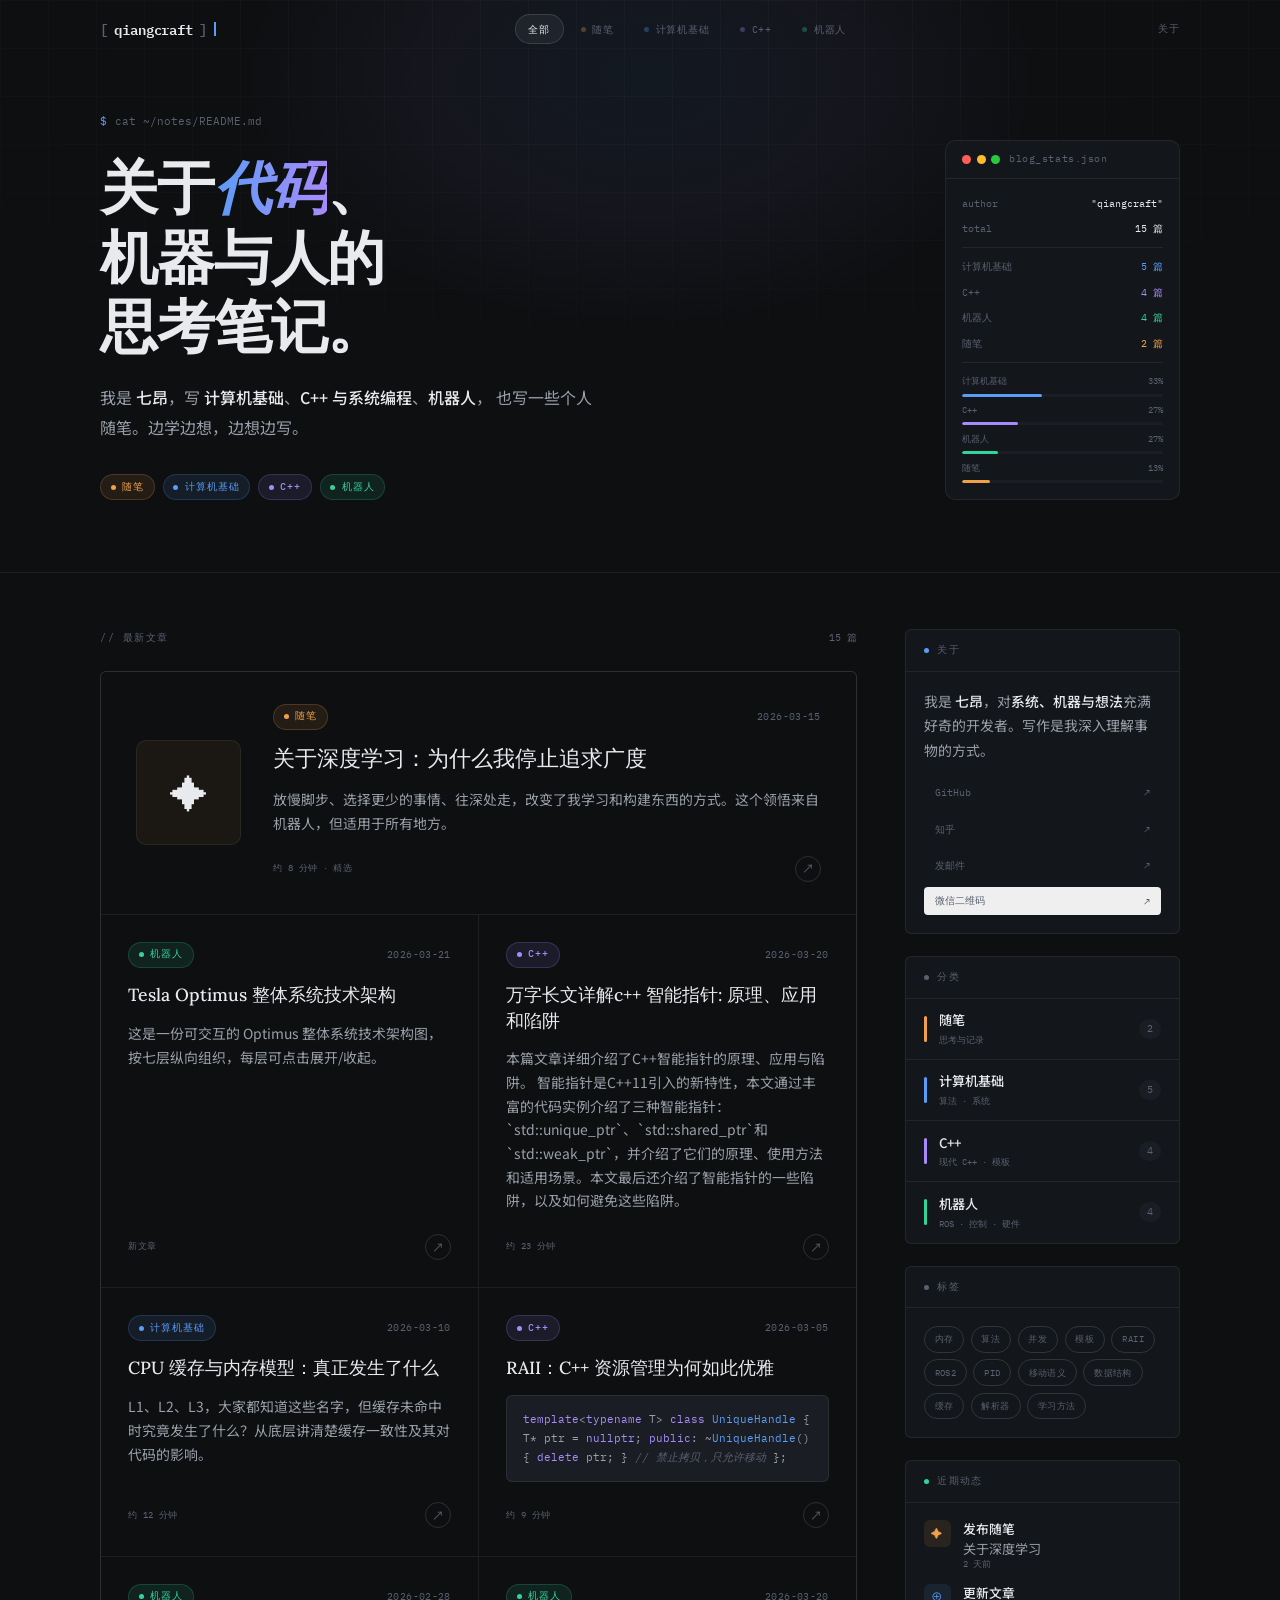
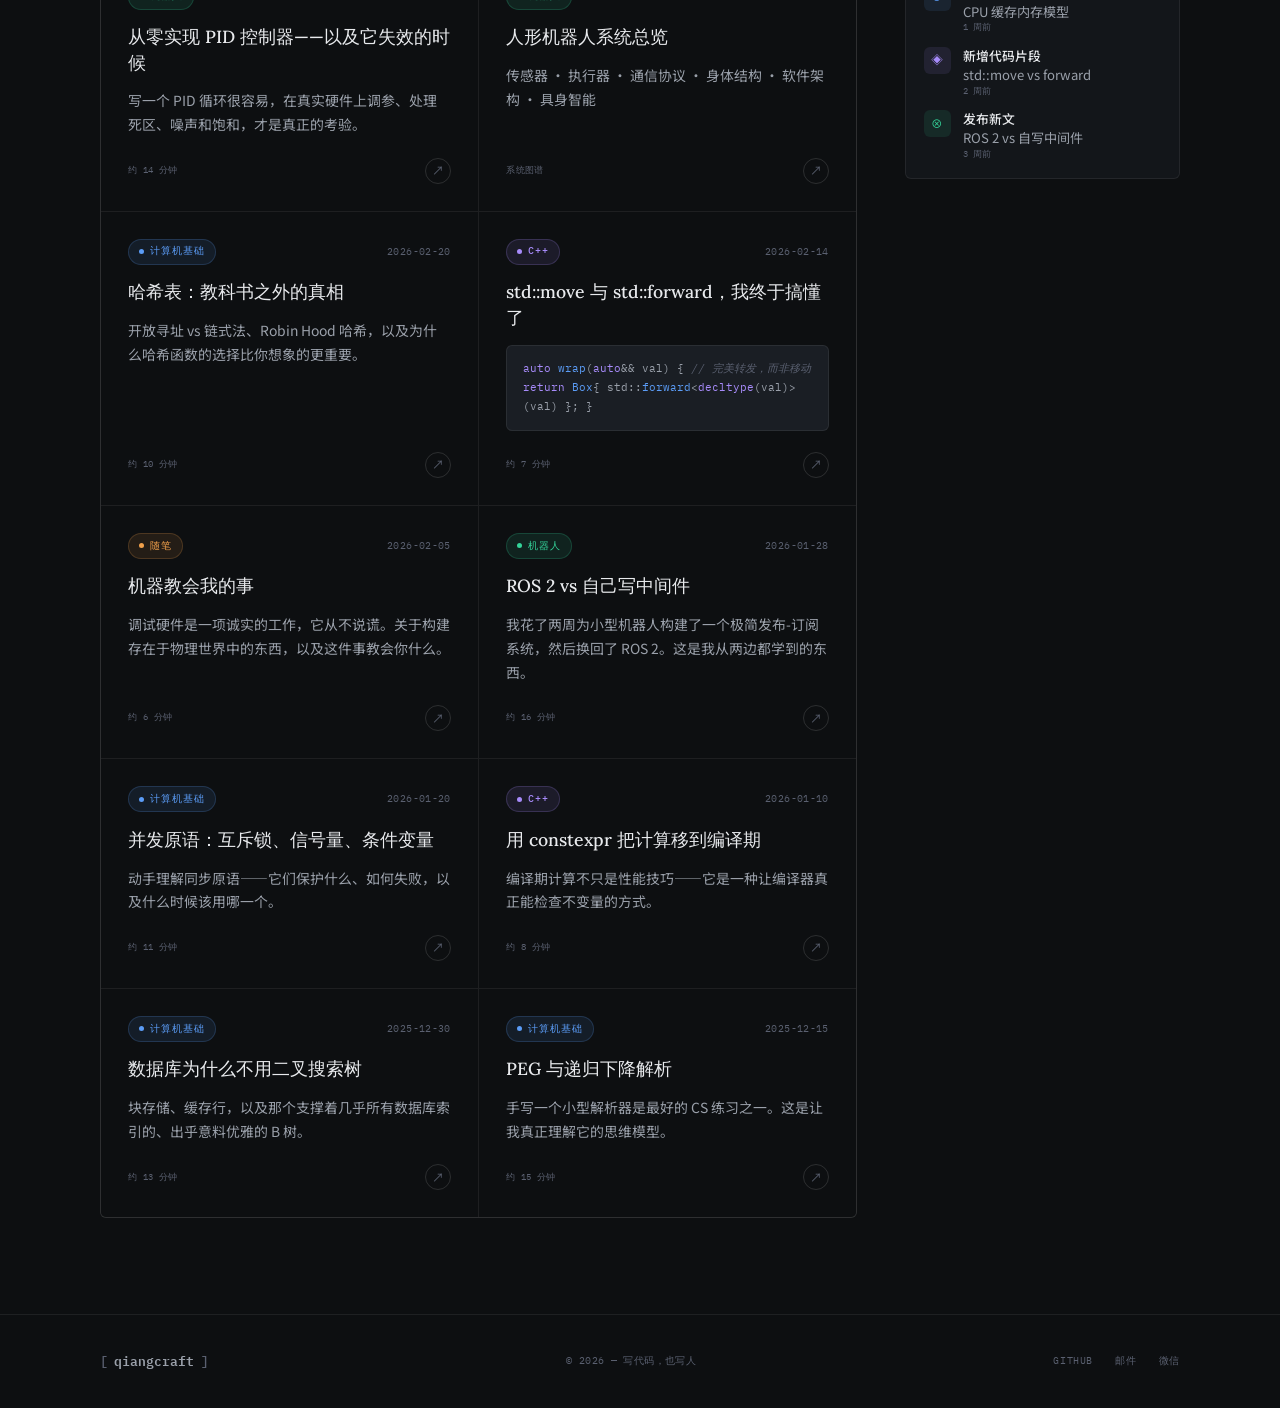
==== commit 037aea04: "feat: add HTML post import with template injection & WeChat float sidebar - import_post.py: inject h" ====
--- a/index.html
+++ b/index.html
@@ -326,18 +326,18 @@
         </div>
         <div class="panel-body">
           <div class="pl"><span class="pk">author</span><span class="pv">"qiangcraft"</span></div>
-          <div class="pl"><span class="pk">total</span><span class="pv">14 篇</span></div>
+          <div class="pl"><span class="pk">total</span><span class="pv">15 篇</span></div>
           <div class="psep"></div>
           <div class="pl"><span class="pk">计算机基础</span><span class="pv pv-cs">5 篇</span></div>
           <div class="pl"><span class="pk">C++</span><span class="pv pv-cpp">4 篇</span></div>
-          <div class="pl"><span class="pk">机器人</span><span class="pv pv-rob">3 篇</span></div>
+          <div class="pl"><span class="pk">机器人</span><span class="pv pv-rob">4 篇</span></div>
           <div class="pl"><span class="pk">随笔</span><span class="pv pv-per">2 篇</span></div>
           <div class="psep"></div>
           <div class="pbars">
-            <div><div class="pbar-label"><span>计算机基础</span><span>36%</span></div><div class="pbar-track"><div class="pbar-fill pf-cs"></div></div></div>
-            <div><div class="pbar-label"><span>C++</span><span>29%</span></div><div class="pbar-track"><div class="pbar-fill pf-cpp"></div></div></div>
-            <div><div class="pbar-label"><span>机器人</span><span>21%</span></div><div class="pbar-track"><div class="pbar-fill pf-rob"></div></div></div>
-            <div><div class="pbar-label"><span>随笔</span><span>14%</span></div><div class="pbar-track"><div class="pbar-fill pf-per"></div></div></div>
+            <div><div class="pbar-label"><span>计算机基础</span><span>33%</span></div><div class="pbar-track"><div class="pbar-fill pf-cs"></div></div></div>
+            <div><div class="pbar-label"><span>C++</span><span>27%</span></div><div class="pbar-track"><div class="pbar-fill pf-cpp"></div></div></div>
+            <div><div class="pbar-label"><span>机器人</span><span>27%</span></div><div class="pbar-track"><div class="pbar-fill pf-rob"></div></div></div>
+            <div><div class="pbar-label"><span>随笔</span><span>13%</span></div><div class="pbar-track"><div class="pbar-fill pf-per"></div></div></div>
           </div>
         </div>
       </div>
@@ -351,7 +351,7 @@
     <main>
       <div class="posts-header reveal">
         <span class="posts-label">// 最新文章</span>
-        <span class="posts-count" id="post-count">14 篇</span>
+        <span class="posts-count" id="post-count">15 篇</span>
       </div>
       <div class="posts-grid reveal" id="posts-grid">
 
@@ -372,6 +372,14 @@
           </div>
         </a>
 
+        <!-- 机器人 -->
+        <a href="posts/robotics/optimus_architecture.html" class="post-card" data-cat="robotics">
+          <div class="pc-top"><span class="cat cat--robotics"><span class="cat-dot"></span>机器人</span><span class="post-date">2026-03-21</span></div>
+          <h2 class="post-title">Tesla Optimus 整体系统技术架构</h2>
+          <p class="post-excerpt">这是一份可交互的 Optimus 整体系统技术架构图，按七层纵向组织，每层可点击展开/收起。</p>
+          <div class="pc-footer"><span class="post-meta">新文章</span><span class="post-arrow">↗</span></div>
+        </a>
+
         <!-- C++ -->
         <a href="posts/cpp/cpp-smart-pointer.html" class="post-card" data-cat="cpp">
           <div class="pc-top"><span class="cat cat--cpp"><span class="cat-dot"></span>C++</span><span class="post-date">2026-03-20</span></div>
@@ -514,7 +522,7 @@
           <div class="topic-row" data-filter="personal"><div class="tl"><div class="t-bar" style="background:var(--personal)"></div><div><div class="t-name">随笔</div><div class="t-sub">思考与记录</div></div></div><span class="t-count">2</span></div>
           <div class="topic-row" data-filter="cs"><div class="tl"><div class="t-bar" style="background:var(--cs)"></div><div><div class="t-name">计算机基础</div><div class="t-sub">算法 · 系统</div></div></div><span class="t-count">5</span></div>
           <div class="topic-row" data-filter="cpp"><div class="tl"><div class="t-bar" style="background:var(--cpp)"></div><div><div class="t-name">C++</div><div class="t-sub">现代 C++ · 模板</div></div></div><span class="t-count">4</span></div>
-          <div class="topic-row" data-filter="robotics"><div class="tl"><div class="t-bar" style="background:var(--robotics)"></div><div><div class="t-name">机器人</div><div class="t-sub">ROS · 控制 · 硬件</div></div></div><span class="t-count">3</span></div>
+          <div class="topic-row" data-filter="robotics"><div class="tl"><div class="t-bar" style="background:var(--robotics)"></div><div><div class="t-name">机器人</div><div class="t-sub">ROS · 控制 · 硬件</div></div></div><span class="t-count">4</span></div>
         </div>
       </div>
 
@@ -553,7 +561,7 @@
       <p class="footer-copy">© 2026 — 写代码，也写人</p>
       <div class="footer-links">
         <a href="https://github.com/qiangcraft">GitHub</a>
-        <a href="mailto:hello@qiangcraft.dev">邮件</a>
+        <a href="mailto:qiangz514@foxmail.com">邮件</a>
         <a href="#" data-open-wechat>微信</a>
       </div>
     </div>
--- a/assets/style.css
+++ b/assets/style.css
@@ -152,6 +152,41 @@
 .cmt { color: var(--text-3); font-style: italic; }
 .num { color: var(--personal); }
 
+/* ── 微信弹窗 ── */
+.wechat-modal {
+  position: fixed; inset: 0; z-index: 1200;
+  display: none; align-items: center; justify-content: center;
+  background: rgba(5, 8, 14, .72);
+}
+.wechat-modal.is-open { display: flex; }
+.wechat-modal-card {
+  width: min(92vw, 320px);
+  background: var(--bg-2);
+  border: 1px solid var(--border-2);
+  border-radius: 12px;
+  overflow: hidden;
+  box-shadow: 0 24px 80px rgba(0,0,0,.45);
+}
+.wechat-modal-head {
+  display: flex; align-items: center; justify-content: space-between;
+  padding: .8rem 1rem; border-bottom: 1px solid var(--border);
+  font-family: var(--ff-mono); font-size: .66rem; color: var(--text-2);
+}
+.wechat-close {
+  border: 1px solid var(--border); background: var(--bg-3); color: var(--text-2);
+  border-radius: 8px; padding: .2rem .55rem; cursor: pointer; font-size: .62rem;
+}
+.wechat-close:hover { color: var(--text); border-color: var(--border-2); }
+.wechat-modal-body { padding: 1rem; }
+.wechat-qr {
+  width: 100%; height: auto; display: block;
+  border-radius: 10px; border: 1px solid var(--border);
+}
+.wechat-tip {
+  margin-top: .7rem; font-size: .72rem; color: var(--text-3);
+  font-family: var(--ff-mono); text-align: center;
+}
+
 /* ── 响应式 ── */
 @media (max-width: 768px) {
   .container, .container--narrow { padding: 0 1.25rem; }
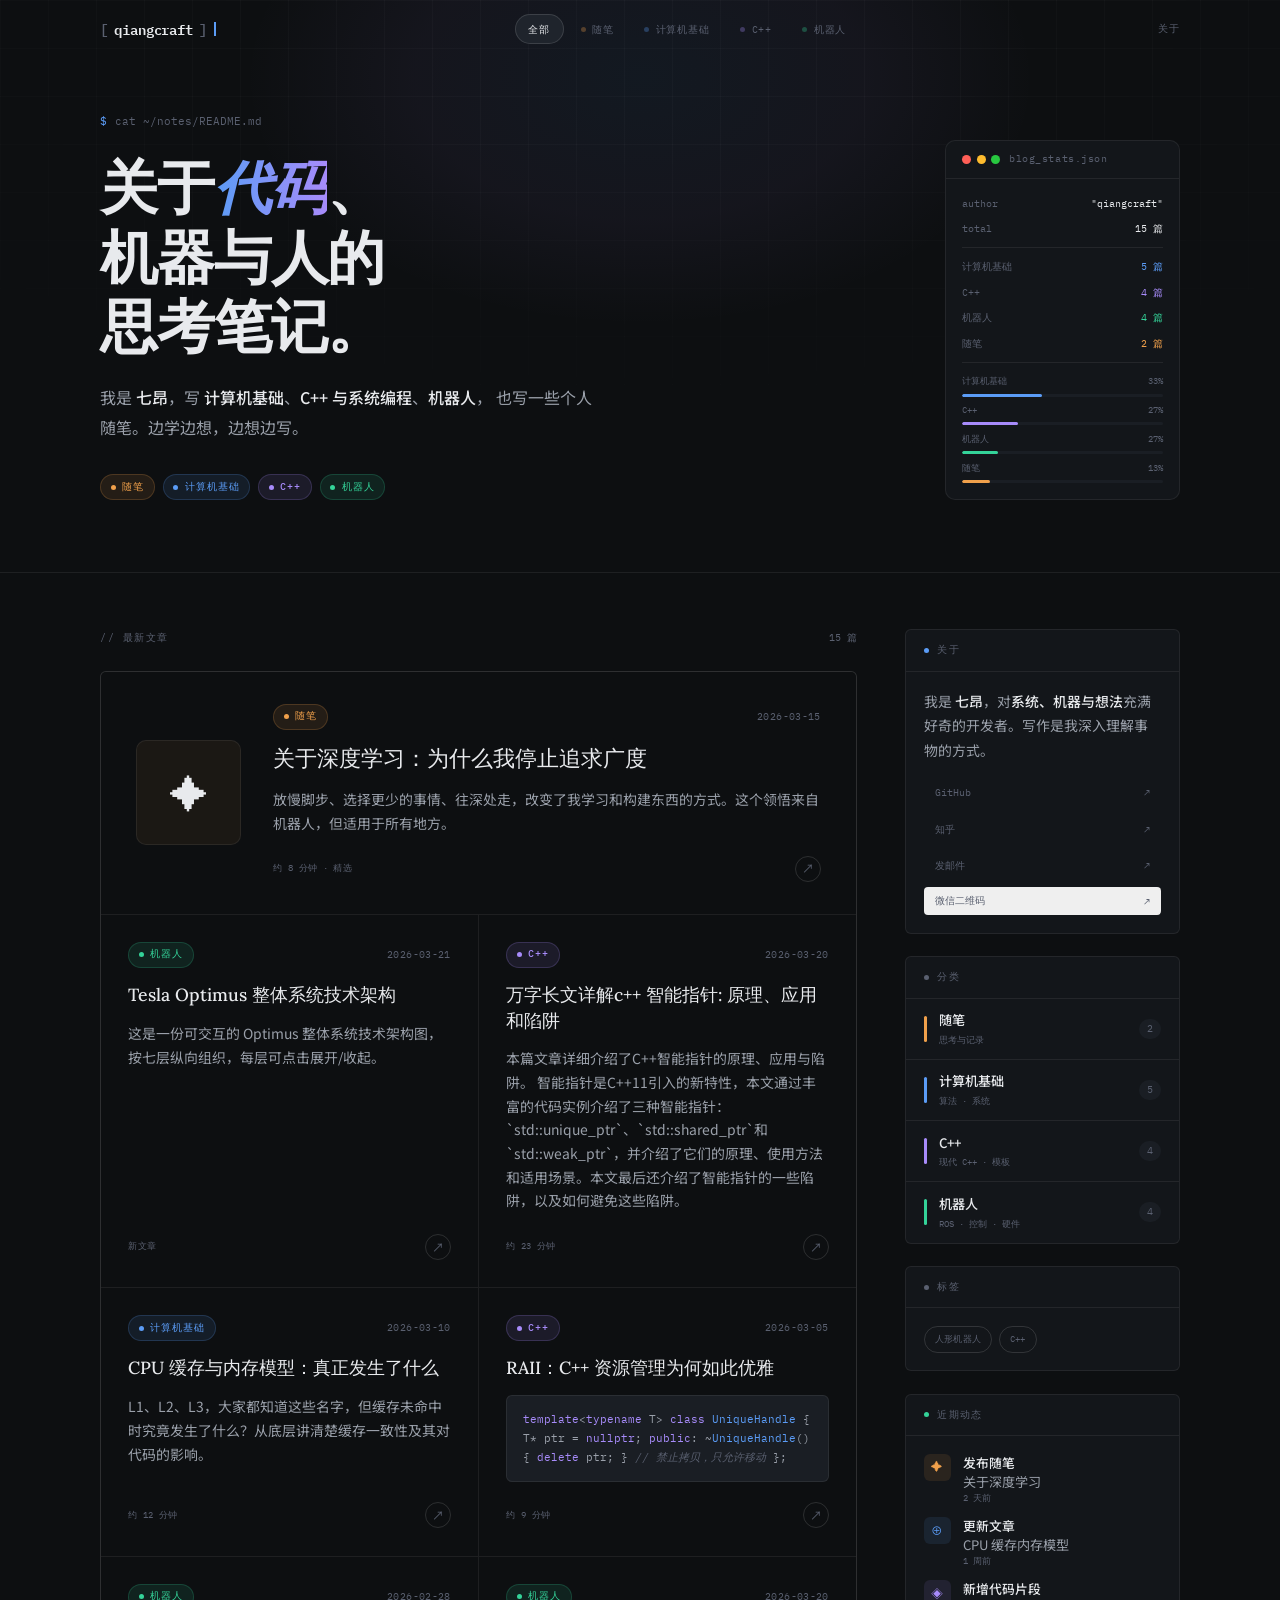
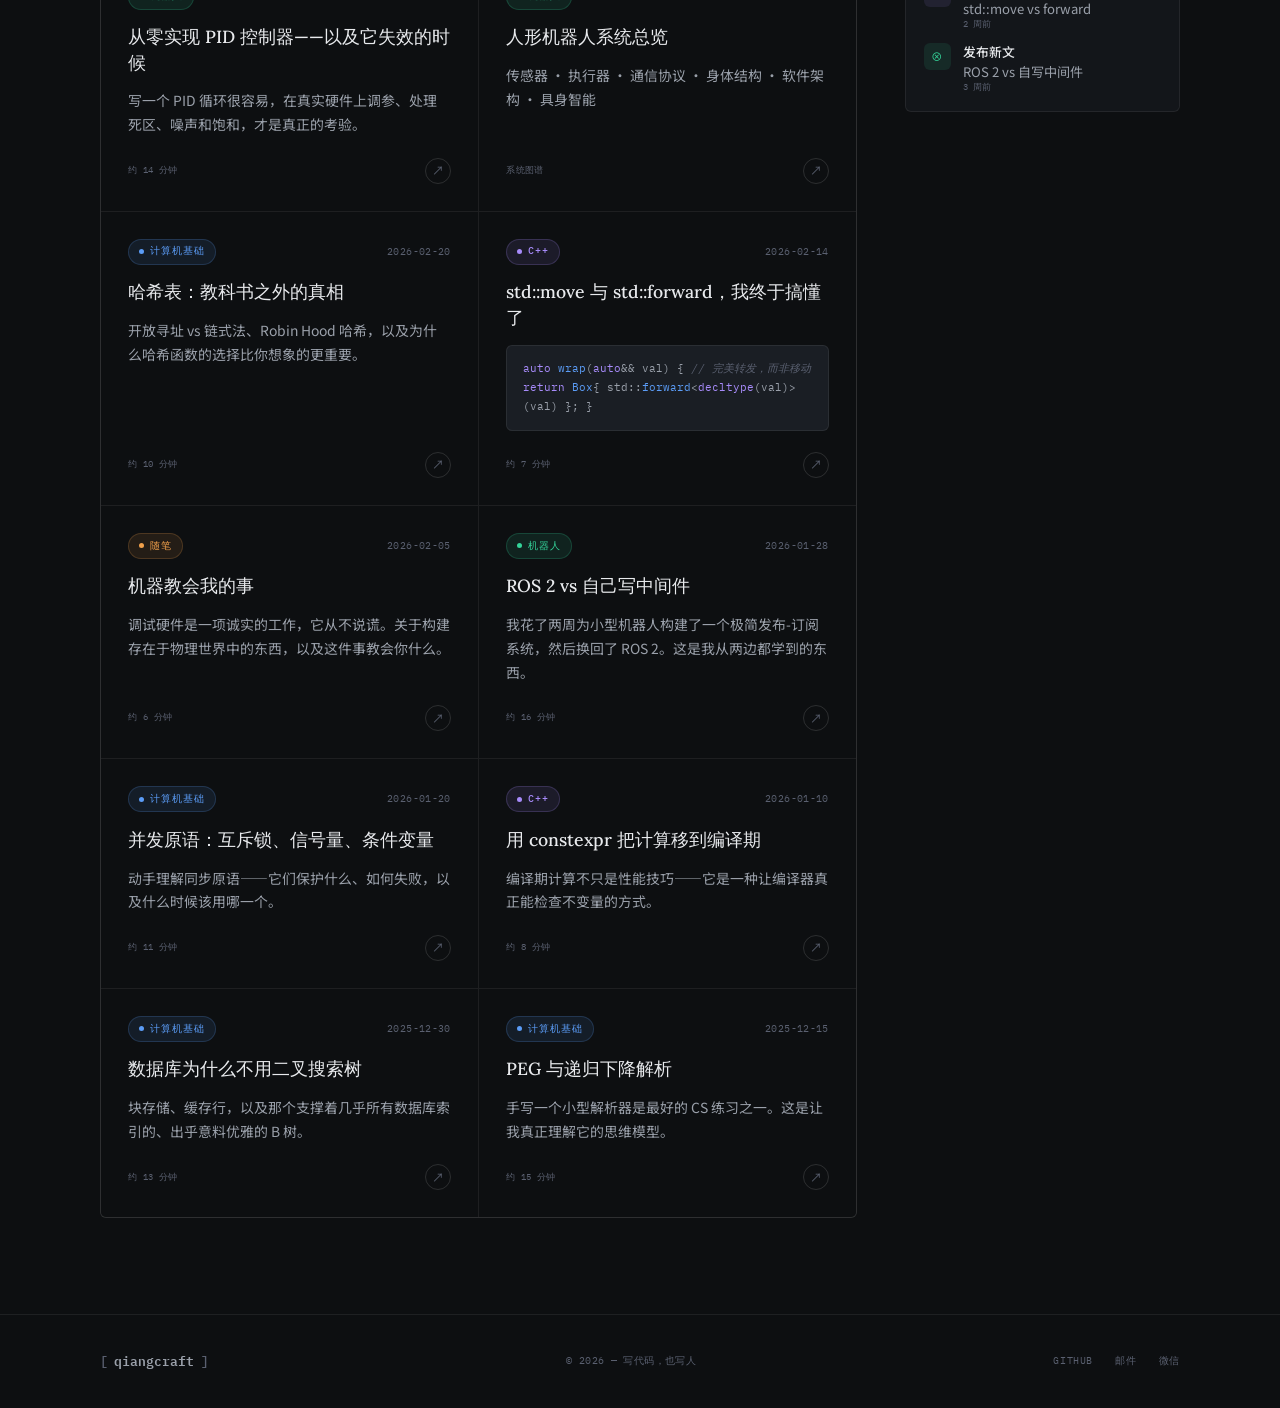
==== commit c6282427: "add tag management" ====
--- a/index.html
+++ b/index.html
@@ -215,6 +215,7 @@
   transition:color .2s, background .2s;
 }
 .tag-pill:hover { color:var(--text); background:var(--surface); }
+.tag-pill.active { color:var(--text); background:var(--surface); border-color:var(--border); }
 
 .act-list { display:flex; flex-direction:column; gap:.8rem; }
 .act-item { display:flex; gap:.8rem; align-items:flex-start; }
@@ -373,7 +374,7 @@
         </a>
 
         <!-- 机器人 -->
-        <a href="posts/robotics/optimus_architecture.html" class="post-card" data-cat="robotics">
+        <a href="posts/robotics/optimus_architecture.html" class="post-card" data-cat="robotics" data-tags="人形机器人">
           <div class="pc-top"><span class="cat cat--robotics"><span class="cat-dot"></span>机器人</span><span class="post-date">2026-03-21</span></div>
           <h2 class="post-title">Tesla Optimus 整体系统技术架构</h2>
           <p class="post-excerpt">这是一份可交互的 Optimus 整体系统技术架构图，按七层纵向组织，每层可点击展开/收起。</p>
@@ -381,7 +382,7 @@
         </a>
 
         <!-- C++ -->
-        <a href="posts/cpp/cpp-smart-pointer.html" class="post-card" data-cat="cpp">
+        <a href="posts/cpp/cpp-smart-pointer.html" class="post-card" data-cat="cpp" data-tags="C++">
           <div class="pc-top"><span class="cat cat--cpp"><span class="cat-dot"></span>C++</span><span class="post-date">2026-03-20</span></div>
           <h2 class="post-title">万字长文详解c++ 智能指针: 原理、应用和陷阱</h2>
           <p class="post-excerpt">本篇文章详细介绍了C++智能指针的原理、应用与陷阱。 智能指针是C++11引入的新特性，本文通过丰富的代码实例介绍了三种智能指针：`std::unique_ptr`、`std::shared_ptr`和`std::weak_ptr`，并介绍了它们的原理、使用方法和适用场景。本文最后还介绍了智能指针的一些陷阱，以及如何避免这些陷阱。</p>
@@ -397,7 +398,7 @@
         </a>
 
         <!-- C++ -->
-        <a href="posts/cpp/raii-cpp.html" class="post-card" data-cat="cpp">
+        <a href="posts/cpp/raii-cpp.html" class="post-card" data-cat="cpp" data-tags="C++">
           <div class="pc-top"><span class="cat cat--cpp"><span class="cat-dot"></span>C++</span><span class="post-date">2026-03-05</span></div>
           <h2 class="post-title">RAII：C++ 资源管理为何如此优雅</h2>
           <div class="snippet-block"><span class="kw">template</span>&lt;<span class="kw">typename</span> T&gt;
@@ -419,7 +420,7 @@
         </a>
 
         <!-- 机器人 -->
-        <a href="posts/robotics/robot_full_system.html" class="post-card" data-cat="robotics">
+        <a href="posts/robotics/robot_full_system.html" class="post-card" data-cat="robotics" data-tags="人形机器人">
           <div class="pc-top"><span class="cat cat--robotics"><span class="cat-dot"></span>机器人</span><span class="post-date">2026-03-20</span></div>
           <h2 class="post-title">人形机器人系统总览</h2>
           <p class="post-excerpt">传感器 · 执行器 · 通信协议 · 身体结构 · 软件架构 · 具身智能</p>
@@ -529,12 +530,7 @@
       <div class="sw">
         <div class="sw-head"><span class="sw-dot" style="background:var(--text-3)"></span>标签</div>
         <div class="sw-body">
-          <div class="tags-cloud">
-            <span class="tag-pill">内存</span><span class="tag-pill">算法</span><span class="tag-pill">并发</span>
-            <span class="tag-pill">模板</span><span class="tag-pill">RAII</span><span class="tag-pill">ROS2</span>
-            <span class="tag-pill">PID</span><span class="tag-pill">移动语义</span><span class="tag-pill">数据结构</span>
-            <span class="tag-pill">缓存</span><span class="tag-pill">解析器</span><span class="tag-pill">学习方法</span>
-          </div>
+          <div class="tags-cloud"><span class="tag-pill">人形机器人</span><span class="tag-pill">C++</span></div>
         </div>
       </div>
 
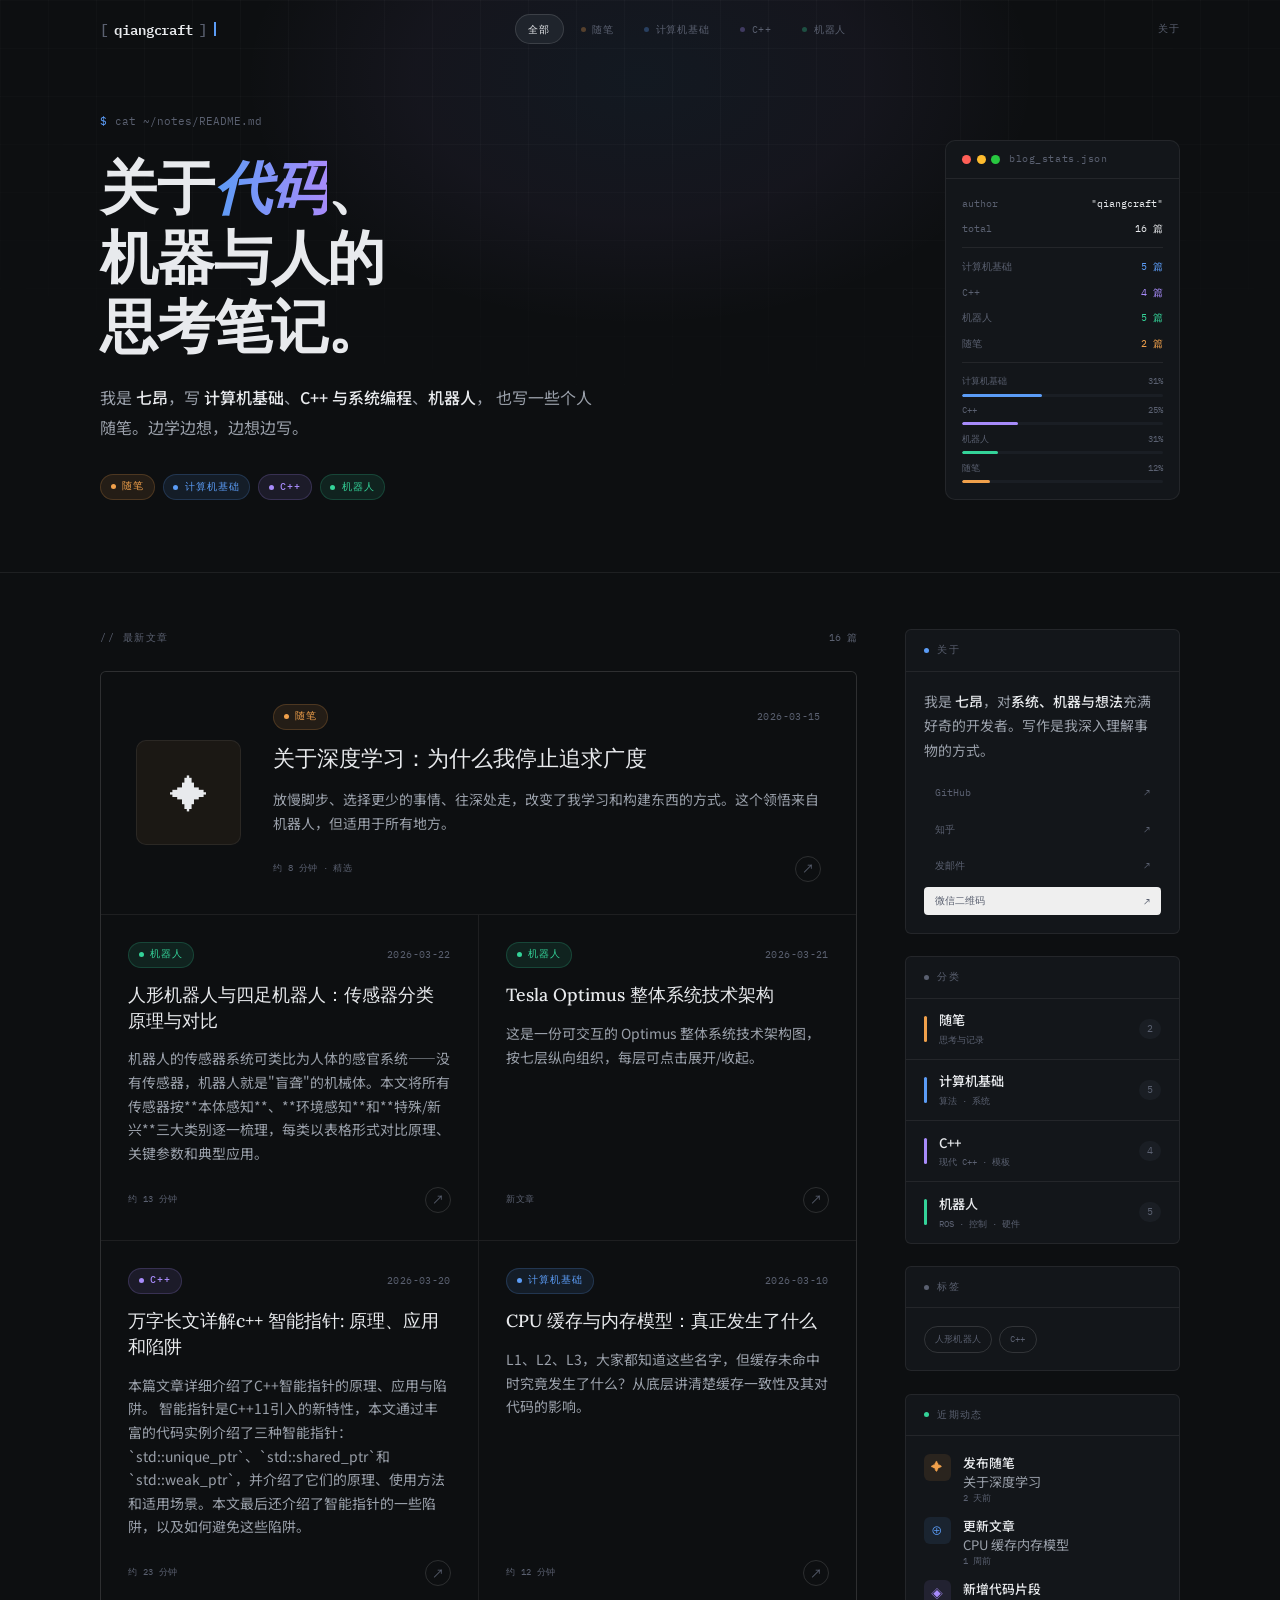
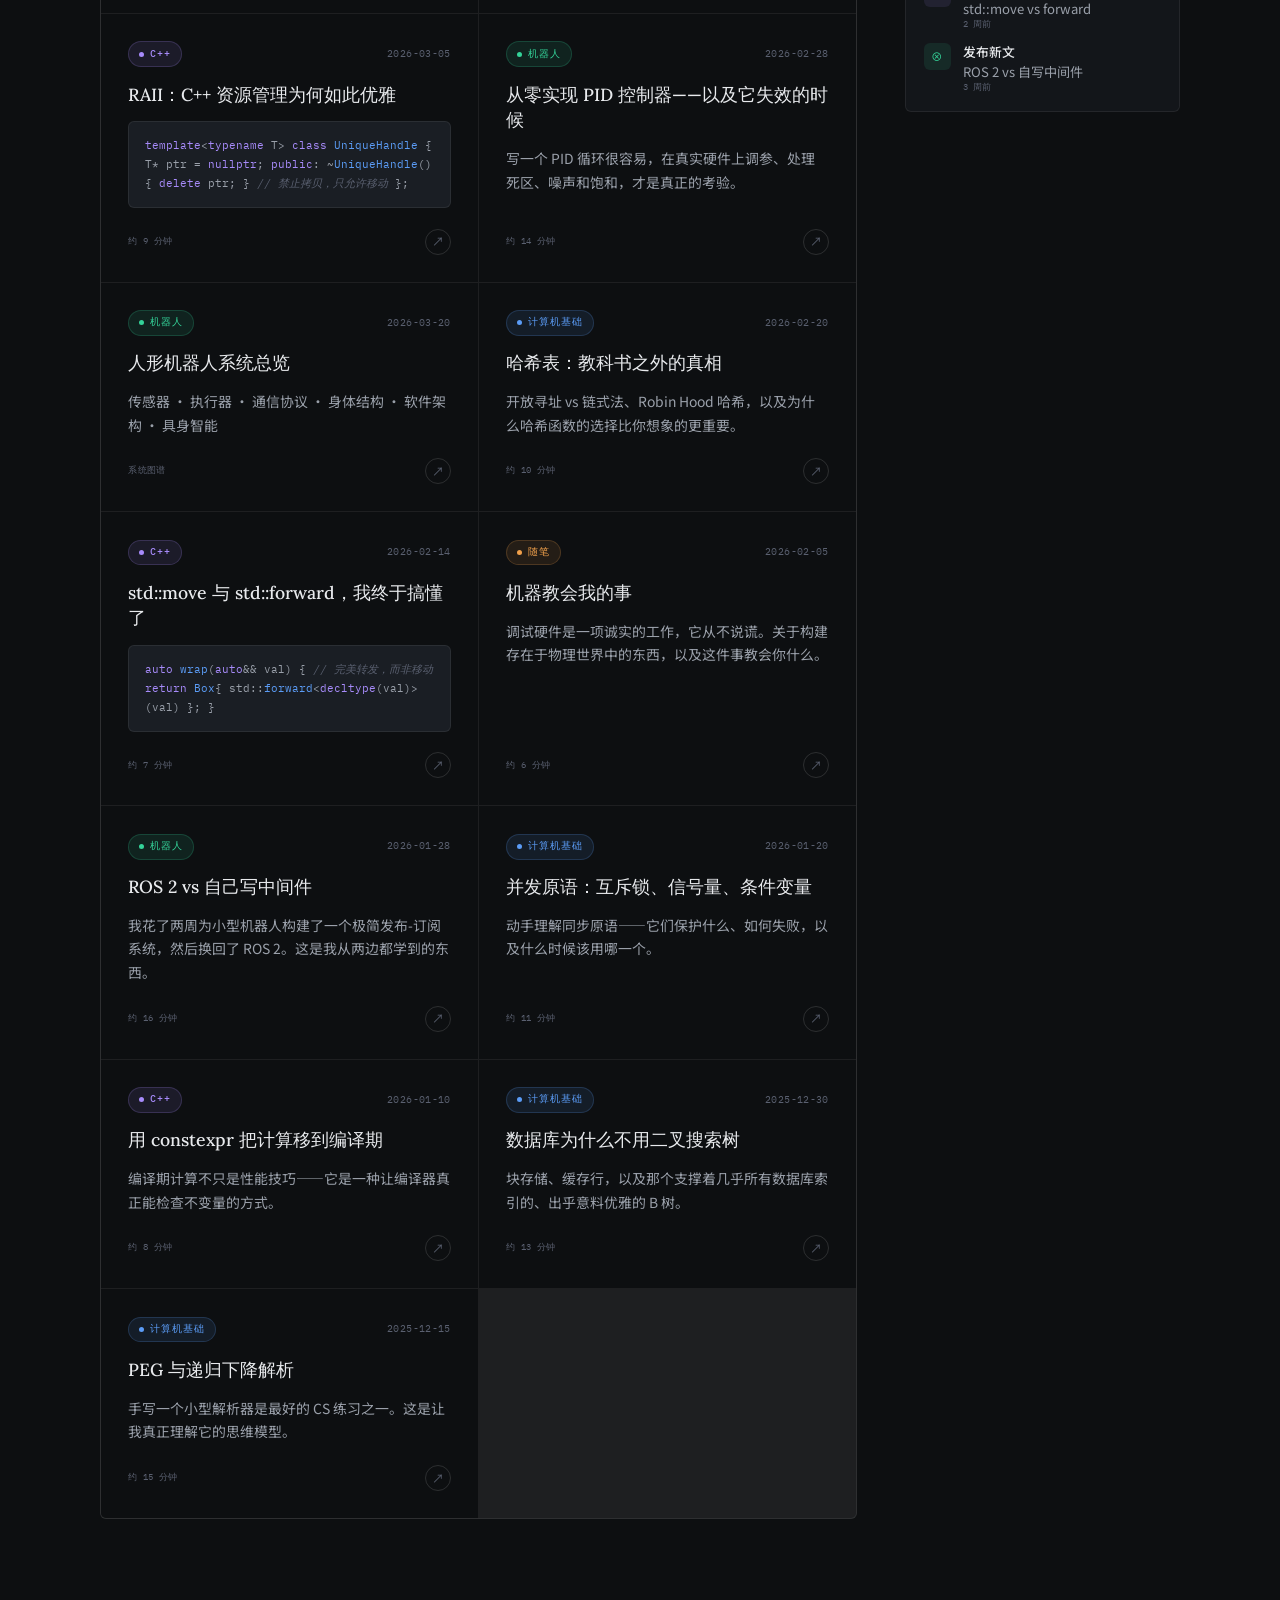
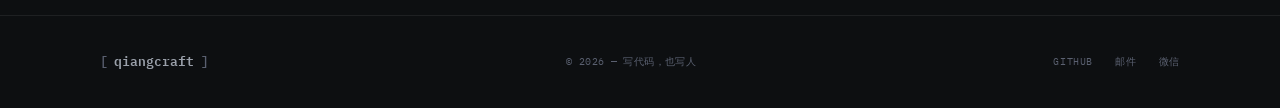
==== commit 5b84b9e6: "add sensors principle, optim tools" ====
--- a/index.html
+++ b/index.html
@@ -327,18 +327,18 @@
         </div>
         <div class="panel-body">
           <div class="pl"><span class="pk">author</span><span class="pv">"qiangcraft"</span></div>
-          <div class="pl"><span class="pk">total</span><span class="pv">15 篇</span></div>
+          <div class="pl"><span class="pk">total</span><span class="pv">16 篇</span></div>
           <div class="psep"></div>
           <div class="pl"><span class="pk">计算机基础</span><span class="pv pv-cs">5 篇</span></div>
           <div class="pl"><span class="pk">C++</span><span class="pv pv-cpp">4 篇</span></div>
-          <div class="pl"><span class="pk">机器人</span><span class="pv pv-rob">4 篇</span></div>
+          <div class="pl"><span class="pk">机器人</span><span class="pv pv-rob">5 篇</span></div>
           <div class="pl"><span class="pk">随笔</span><span class="pv pv-per">2 篇</span></div>
           <div class="psep"></div>
           <div class="pbars">
-            <div><div class="pbar-label"><span>计算机基础</span><span>33%</span></div><div class="pbar-track"><div class="pbar-fill pf-cs"></div></div></div>
-            <div><div class="pbar-label"><span>C++</span><span>27%</span></div><div class="pbar-track"><div class="pbar-fill pf-cpp"></div></div></div>
-            <div><div class="pbar-label"><span>机器人</span><span>27%</span></div><div class="pbar-track"><div class="pbar-fill pf-rob"></div></div></div>
-            <div><div class="pbar-label"><span>随笔</span><span>13%</span></div><div class="pbar-track"><div class="pbar-fill pf-per"></div></div></div>
+            <div><div class="pbar-label"><span>计算机基础</span><span>31%</span></div><div class="pbar-track"><div class="pbar-fill pf-cs"></div></div></div>
+            <div><div class="pbar-label"><span>C++</span><span>25%</span></div><div class="pbar-track"><div class="pbar-fill pf-cpp"></div></div></div>
+            <div><div class="pbar-label"><span>机器人</span><span>31%</span></div><div class="pbar-track"><div class="pbar-fill pf-rob"></div></div></div>
+            <div><div class="pbar-label"><span>随笔</span><span>12%</span></div><div class="pbar-track"><div class="pbar-fill pf-per"></div></div></div>
           </div>
         </div>
       </div>
@@ -352,7 +352,7 @@
     <main>
       <div class="posts-header reveal">
         <span class="posts-label">// 最新文章</span>
-        <span class="posts-count" id="post-count">15 篇</span>
+        <span class="posts-count" id="post-count">16 篇</span>
       </div>
       <div class="posts-grid reveal" id="posts-grid">
 
@@ -374,6 +374,14 @@
         </a>
 
         <!-- 机器人 -->
+        <a href="posts/robotics/all-sensors-principle.html" class="post-card" data-cat="robotics" data-tags="人形机器人">
+          <div class="pc-top"><span class="cat cat--robotics"><span class="cat-dot"></span>机器人</span><span class="post-date">2026-03-22</span></div>
+          <h2 class="post-title">人形机器人与四足机器人：传感器分类原理与对比</h2>
+          <p class="post-excerpt">机器人的传感器系统可类比为人体的感官系统——没有传感器，机器人就是&quot;盲聋&quot;的机械体。本文将所有传感器按**本体感知**、**环境感知**和**特殊/新兴**三大类别逐一梳理，每类以表格形式对比原理、关键参数和典型应用。</p>
+          <div class="pc-footer"><span class="post-meta">约 13 分钟</span><span class="post-arrow">↗</span></div>
+        </a>
+
+        <!-- 机器人 -->
         <a href="posts/robotics/optimus_architecture.html" class="post-card" data-cat="robotics" data-tags="人形机器人">
           <div class="pc-top"><span class="cat cat--robotics"><span class="cat-dot"></span>机器人</span><span class="post-date">2026-03-21</span></div>
           <h2 class="post-title">Tesla Optimus 整体系统技术架构</h2>
@@ -523,7 +531,7 @@
           <div class="topic-row" data-filter="personal"><div class="tl"><div class="t-bar" style="background:var(--personal)"></div><div><div class="t-name">随笔</div><div class="t-sub">思考与记录</div></div></div><span class="t-count">2</span></div>
           <div class="topic-row" data-filter="cs"><div class="tl"><div class="t-bar" style="background:var(--cs)"></div><div><div class="t-name">计算机基础</div><div class="t-sub">算法 · 系统</div></div></div><span class="t-count">5</span></div>
           <div class="topic-row" data-filter="cpp"><div class="tl"><div class="t-bar" style="background:var(--cpp)"></div><div><div class="t-name">C++</div><div class="t-sub">现代 C++ · 模板</div></div></div><span class="t-count">4</span></div>
-          <div class="topic-row" data-filter="robotics"><div class="tl"><div class="t-bar" style="background:var(--robotics)"></div><div><div class="t-name">机器人</div><div class="t-sub">ROS · 控制 · 硬件</div></div></div><span class="t-count">4</span></div>
+          <div class="topic-row" data-filter="robotics"><div class="tl"><div class="t-bar" style="background:var(--robotics)"></div><div><div class="t-name">机器人</div><div class="t-sub">ROS · 控制 · 硬件</div></div></div><span class="t-count">5</span></div>
         </div>
       </div>
 
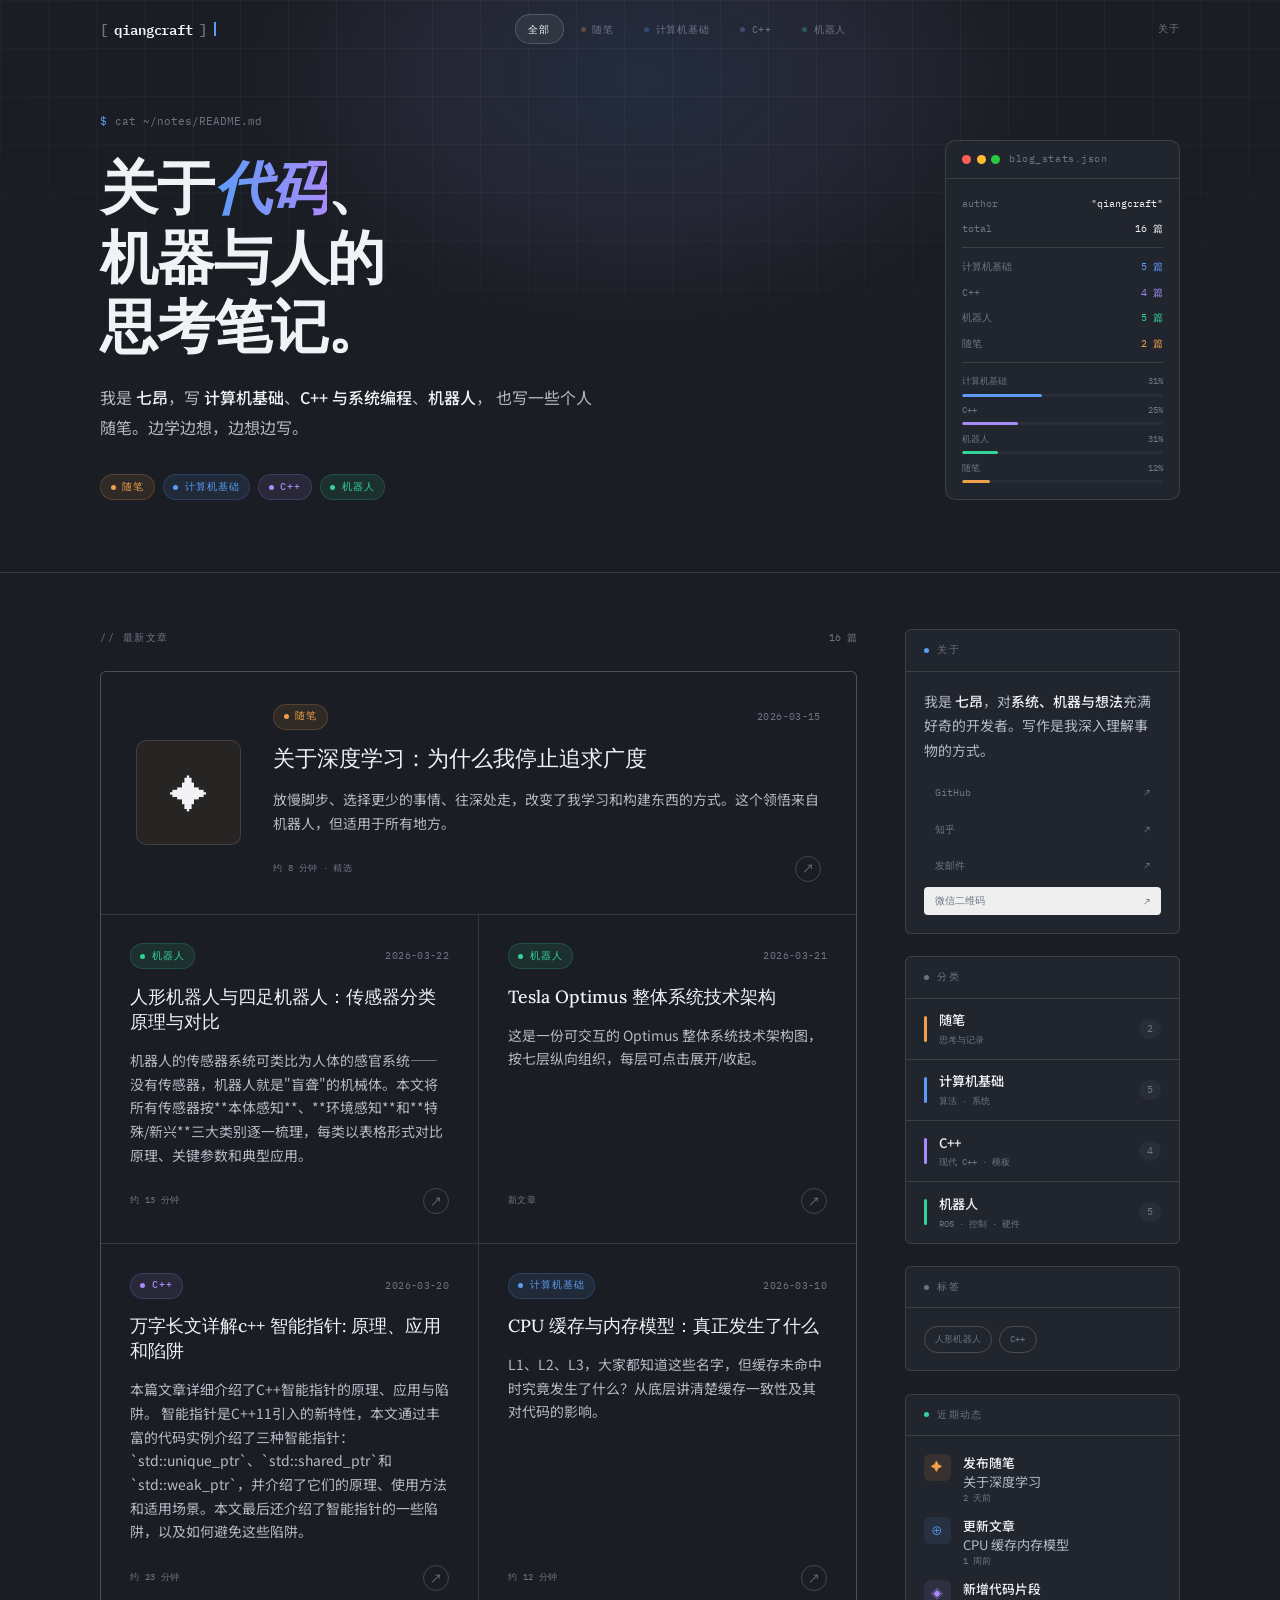
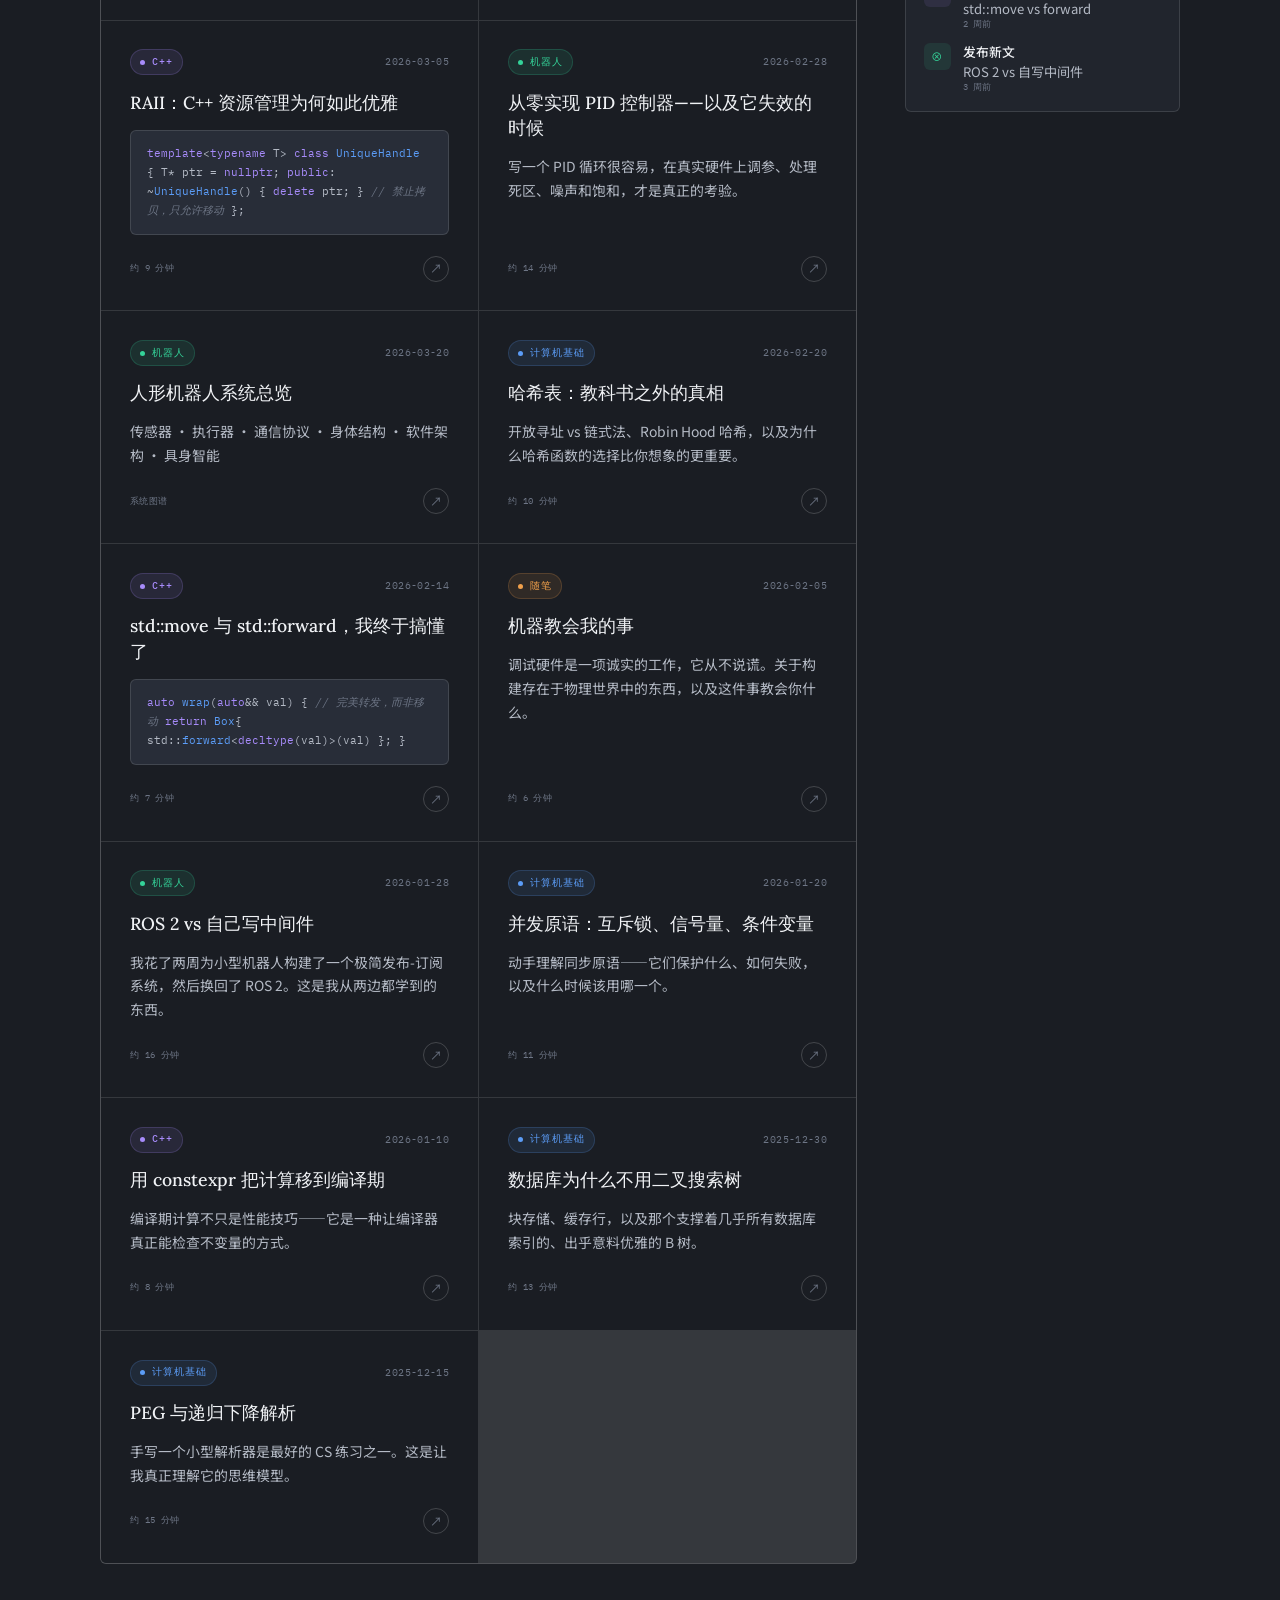
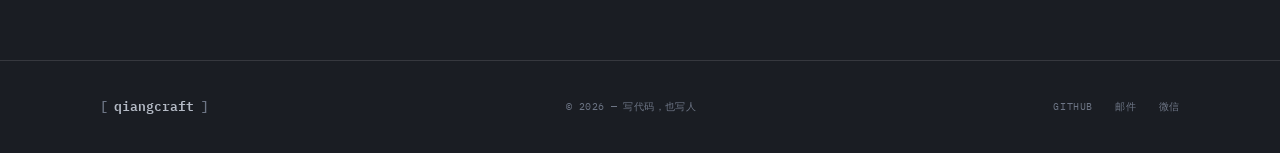
==== commit 0400da25: "improve page style" ====
--- a/index.html
+++ b/index.html
@@ -22,8 +22,8 @@
   content: '';
   position: absolute; inset: 0;
   background-image:
-    linear-gradient(rgba(255,255,255,.022) 1px, transparent 1px),
-    linear-gradient(90deg, rgba(255,255,255,.022) 1px, transparent 1px);
+    linear-gradient(rgba(255,255,255,.035) 1px, transparent 1px),
+    linear-gradient(90deg, rgba(255,255,255,.035) 1px, transparent 1px);
   background-size: 48px 48px;
   mask-image: radial-gradient(ellipse 90% 80% at 50% 0%, black 30%, transparent 100%);
   pointer-events: none;
@@ -32,7 +32,7 @@
   content: '';
   position: absolute; top: -30%; left: 50%; transform: translateX(-50%);
   width: 800px; height: 500px;
-  background: radial-gradient(ellipse, rgba(91,156,246,.07) 0%, rgba(167,139,250,.05) 40%, transparent 70%);
+  background: radial-gradient(ellipse, rgba(91,156,246,.12) 0%, rgba(167,139,250,.08) 40%, transparent 70%);
   pointer-events: none;
 }
 .hero-inner {
@@ -114,20 +114,23 @@
   border: 1px solid var(--border); border-radius: var(--r); overflow: hidden;
 }
 .post-card {
-  background: var(--bg); padding: 1.7rem;
+  background: var(--bg); padding: 1.8rem;
   display: flex; flex-direction: column; gap: .9rem;
   cursor: pointer; position: relative; overflow: hidden;
-  transition: background .25s;
+  transition: background .25s, transform .2s;
+}
+.post-card:hover {
+  transform: translateY(-2px);
 }
 .post-card::before {
-  content:''; position:absolute; top:0; left:0; right:0; height:2px;
+  content:''; position:absolute; top:0; left:0; right:0; height:3px;
   transform:scaleX(0); transform-origin:left; transition:transform .35s var(--ease);
 }
 .post-card[data-cat="personal"]::before { background:var(--personal); }
 .post-card[data-cat="cs"]::before       { background:var(--cs); }
 .post-card[data-cat="cpp"]::before      { background:var(--cpp); }
 .post-card[data-cat="robotics"]::before { background:var(--robotics); }
-.post-card:hover { background: var(--bg-2); }
+.post-card:hover { background: var(--bg-2); box-shadow: 0 4px 12px rgba(0,0,0,.15); }
 .post-card:hover::before { transform: scaleX(1); }
 .post-card.hidden { display: none; }
 a.post-card { text-decoration:none; }
--- a/assets/style.css
+++ b/assets/style.css
@@ -5,15 +5,15 @@
 
 /* ── 变量 ── */
 :root {
-  --bg:        #0d0f11;
-  --bg-2:      #13161a;
-  --bg-3:      #1a1e24;
-  --surface:   #1f242c;
-  --border:    rgba(255,255,255,.07);
-  --border-2:  rgba(255,255,255,.13);
-  --text:      #e8eaed;
-  --text-2:    #9aa0aa;
-  --text-3:    #5a6070;
+  --bg:        #1a1d23;
+  --bg-2:      #21252d;
+  --bg-3:      #282d38;
+  --surface:   #2f3541;
+  --border:    rgba(255,255,255,.12);
+  --border-2:  rgba(255,255,255,.18);
+  --text:      #f0f2f5;
+  --text-2:    #b4bac5;
+  --text-3:    #6d7585;
 
   --personal:  #f0a04b;
   --cs:        #5b9cf6;
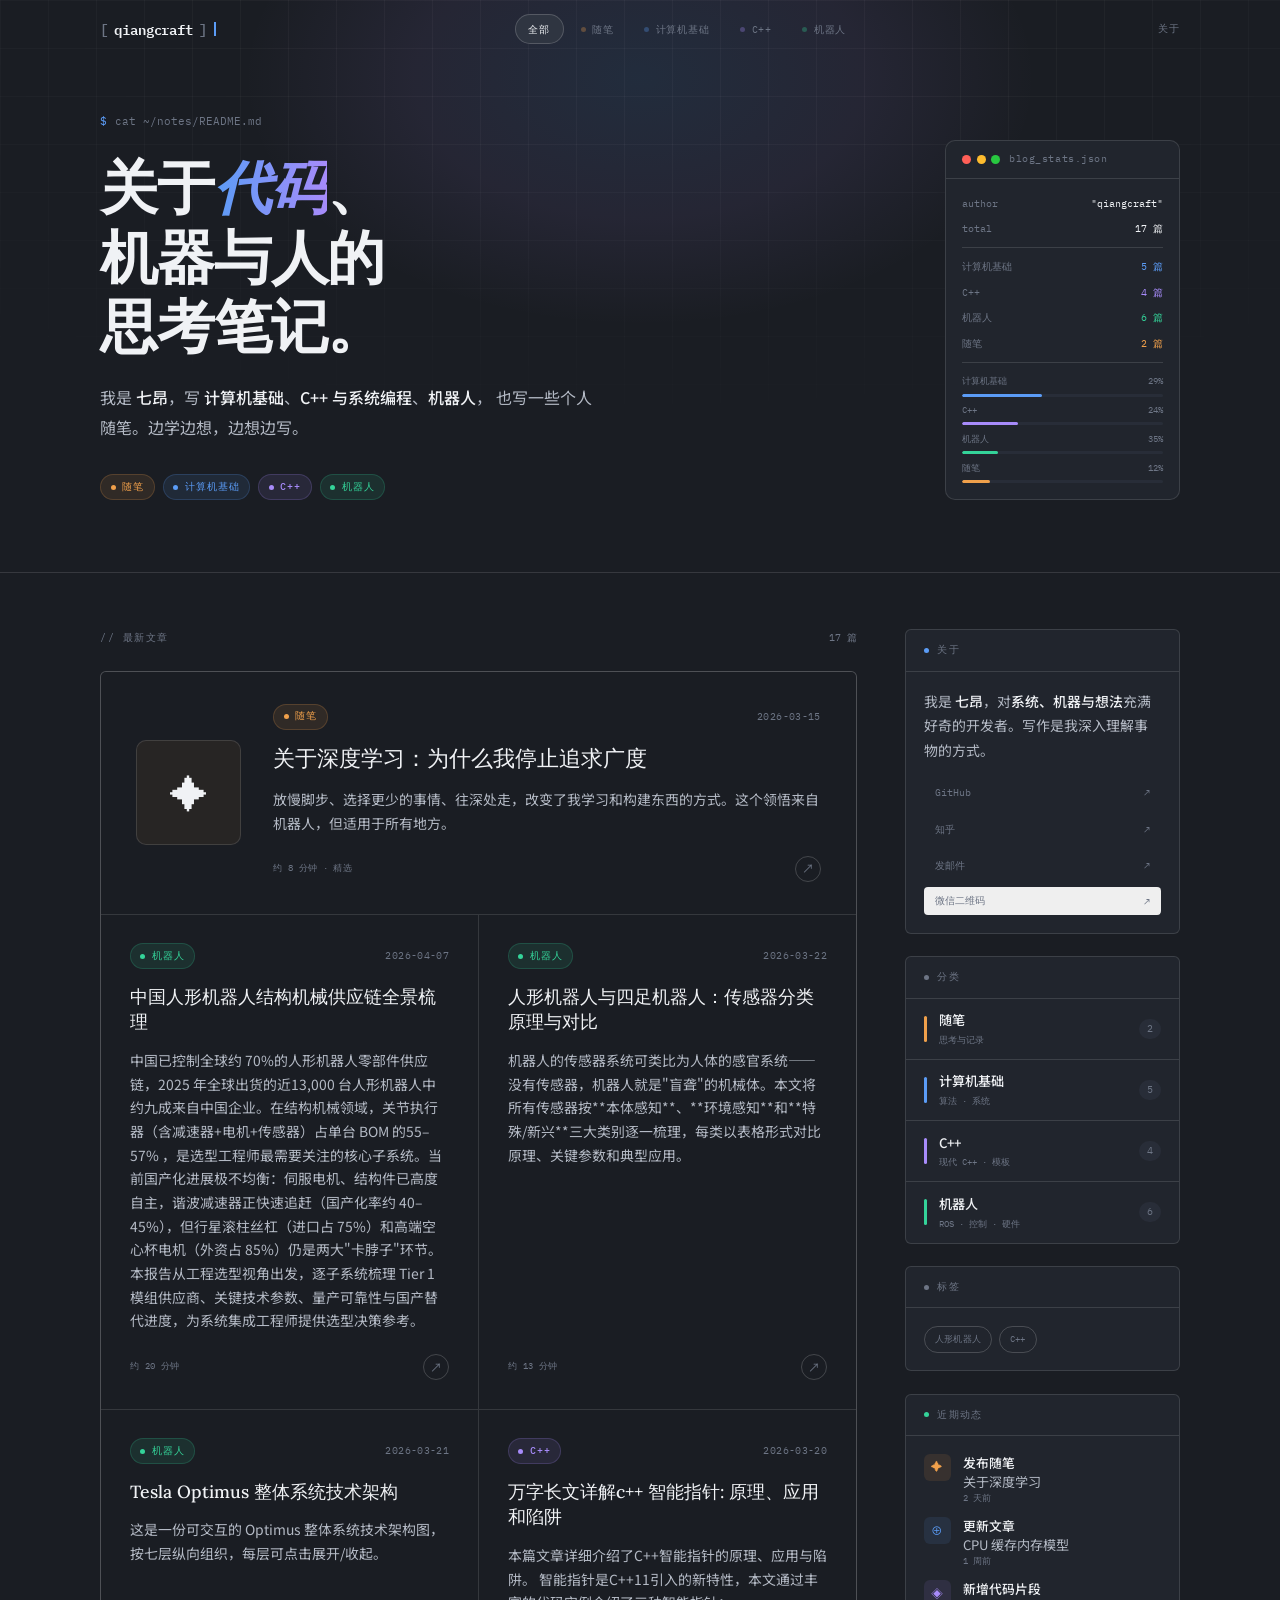
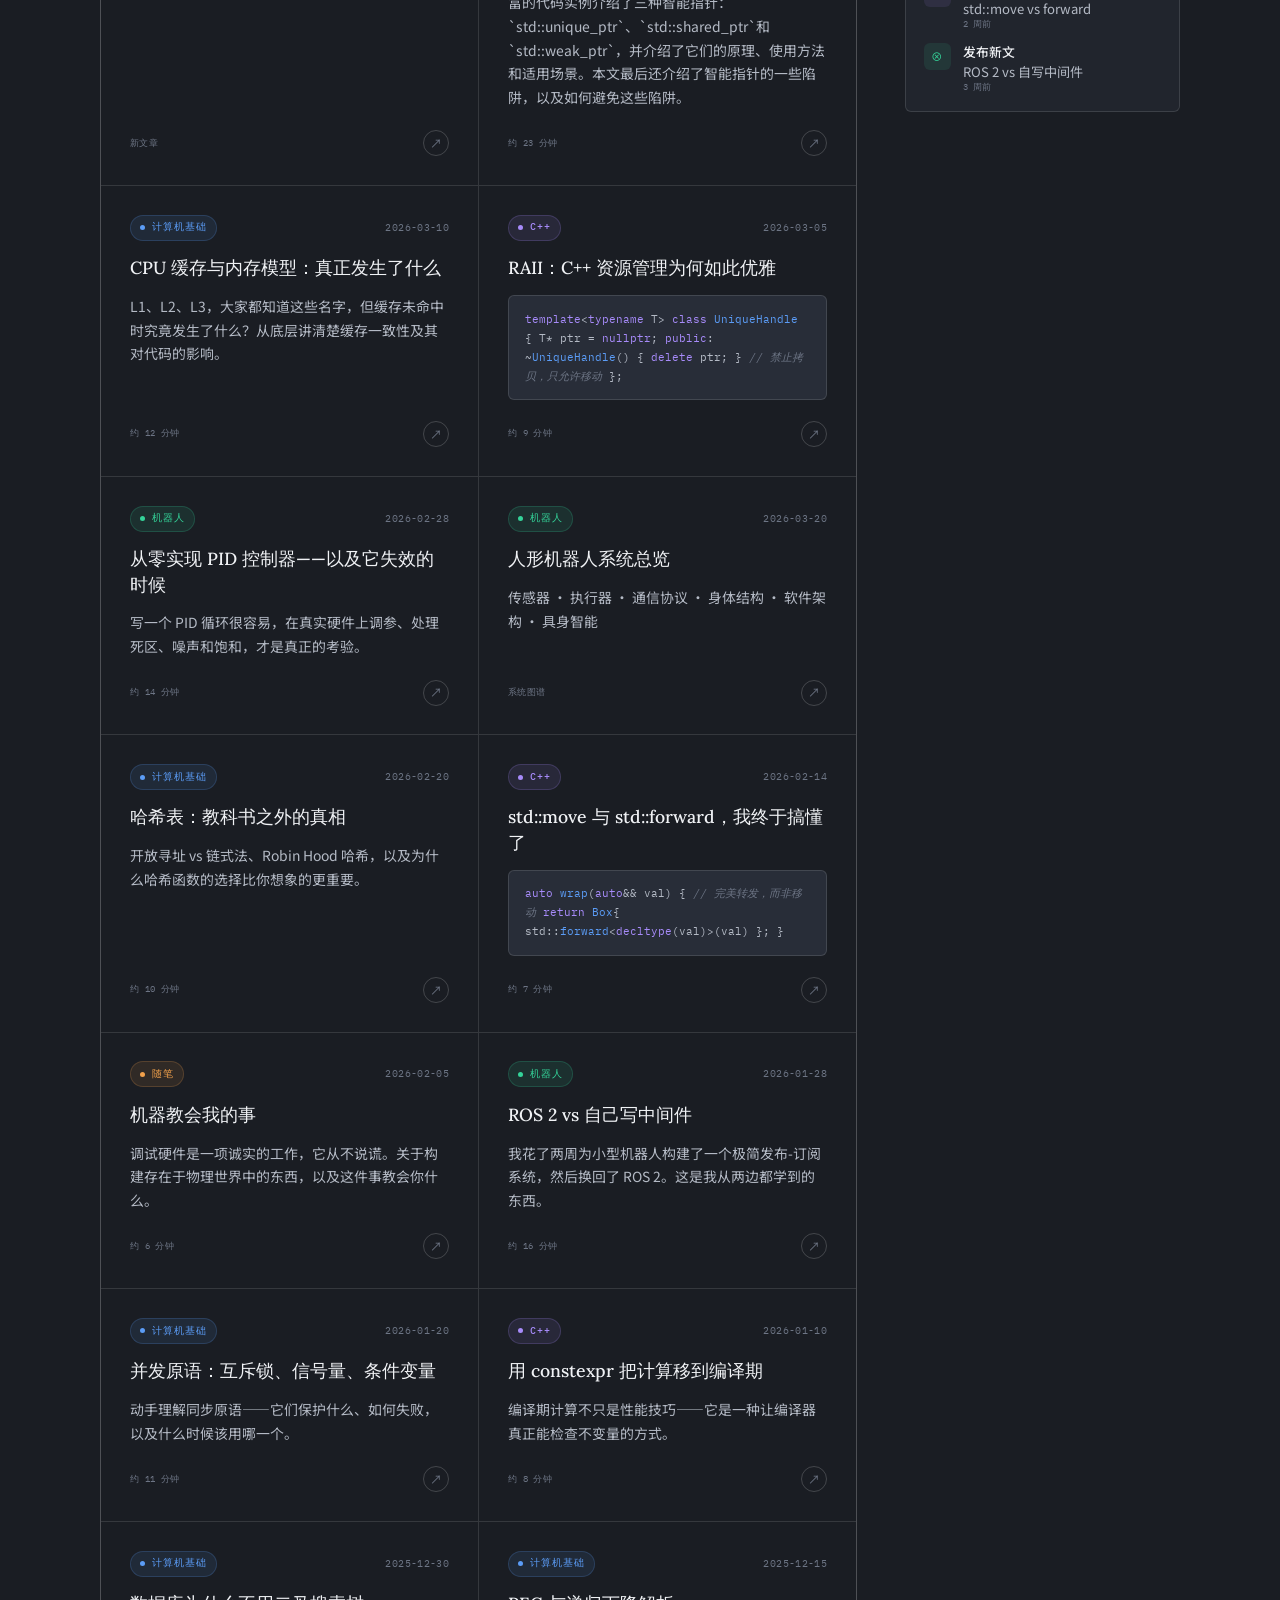
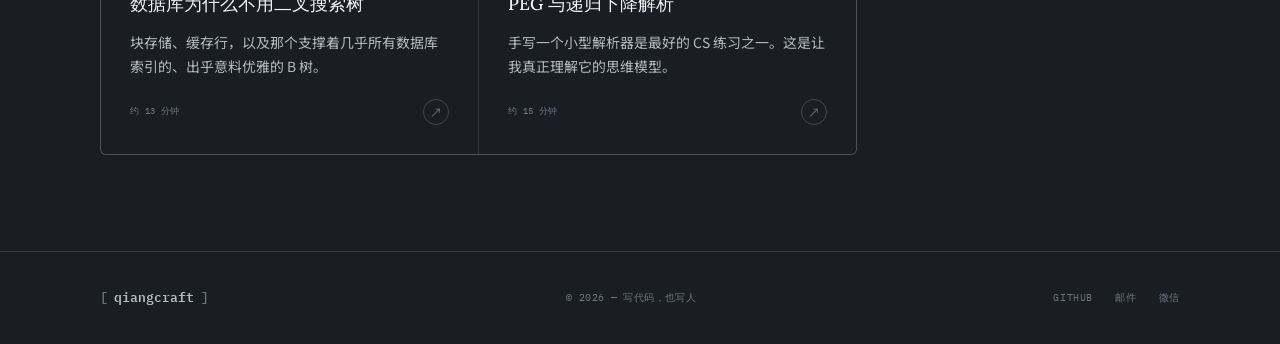
==== commit 37e07ad3: "update humanoid-robot-structural-mechanical-supply-chain" ====
--- a/index.html
+++ b/index.html
@@ -330,17 +330,17 @@
         </div>
         <div class="panel-body">
           <div class="pl"><span class="pk">author</span><span class="pv">"qiangcraft"</span></div>
-          <div class="pl"><span class="pk">total</span><span class="pv">16 篇</span></div>
+          <div class="pl"><span class="pk">total</span><span class="pv">17 篇</span></div>
           <div class="psep"></div>
           <div class="pl"><span class="pk">计算机基础</span><span class="pv pv-cs">5 篇</span></div>
           <div class="pl"><span class="pk">C++</span><span class="pv pv-cpp">4 篇</span></div>
-          <div class="pl"><span class="pk">机器人</span><span class="pv pv-rob">5 篇</span></div>
+          <div class="pl"><span class="pk">机器人</span><span class="pv pv-rob">6 篇</span></div>
           <div class="pl"><span class="pk">随笔</span><span class="pv pv-per">2 篇</span></div>
           <div class="psep"></div>
           <div class="pbars">
-            <div><div class="pbar-label"><span>计算机基础</span><span>31%</span></div><div class="pbar-track"><div class="pbar-fill pf-cs"></div></div></div>
-            <div><div class="pbar-label"><span>C++</span><span>25%</span></div><div class="pbar-track"><div class="pbar-fill pf-cpp"></div></div></div>
-            <div><div class="pbar-label"><span>机器人</span><span>31%</span></div><div class="pbar-track"><div class="pbar-fill pf-rob"></div></div></div>
+            <div><div class="pbar-label"><span>计算机基础</span><span>29%</span></div><div class="pbar-track"><div class="pbar-fill pf-cs"></div></div></div>
+            <div><div class="pbar-label"><span>C++</span><span>24%</span></div><div class="pbar-track"><div class="pbar-fill pf-cpp"></div></div></div>
+            <div><div class="pbar-label"><span>机器人</span><span>35%</span></div><div class="pbar-track"><div class="pbar-fill pf-rob"></div></div></div>
             <div><div class="pbar-label"><span>随笔</span><span>12%</span></div><div class="pbar-track"><div class="pbar-fill pf-per"></div></div></div>
           </div>
         </div>
@@ -355,7 +355,7 @@
     <main>
       <div class="posts-header reveal">
         <span class="posts-label">// 最新文章</span>
-        <span class="posts-count" id="post-count">16 篇</span>
+        <span class="posts-count" id="post-count">17 篇</span>
       </div>
       <div class="posts-grid reveal" id="posts-grid">
 
@@ -377,6 +377,14 @@
         </a>
 
         <!-- 机器人 -->
+        <a href="posts/robotics/humanoid-robot-structural-mechanical-supply-chain.html" class="post-card" data-cat="robotics">
+          <div class="pc-top"><span class="cat cat--robotics"><span class="cat-dot"></span>机器人</span><span class="post-date">2026-04-07</span></div>
+          <h2 class="post-title">中国人形机器人结构机械供应链全景梳理</h2>
+          <p class="post-excerpt">中国已控制全球约 70%的人形机器人零部件供应链，2025 年全球出货的近13,000 台人形机器人中约九成来自中国企业。在结构机械领域，关节执行器（含减速器+电机+传感器）占单台 BOM 的55–57% ，是选型工程师最需要关注的核心子系统。当前国产化进展极不均衡：伺服电机、结构件已高度自主，谐波减速器正快速追赶（国产化率约 40–45%），但行星滚柱丝杠（进口占 75%）和高端空心杯电机（外资占 85%）仍是两大&quot;卡脖子&quot;环节。本报告从工程选型视角出发，逐子系统梳理 Tier 1 模组供应商、关键技术参数、量产可靠性与国产替代进度，为系统集成工程师提供选型决策参考。</p>
+          <div class="pc-footer"><span class="post-meta">约 20 分钟</span><span class="post-arrow">↗</span></div>
+        </a>
+
+        <!-- 机器人 -->
         <a href="posts/robotics/all-sensors-principle.html" class="post-card" data-cat="robotics" data-tags="人形机器人">
           <div class="pc-top"><span class="cat cat--robotics"><span class="cat-dot"></span>机器人</span><span class="post-date">2026-03-22</span></div>
           <h2 class="post-title">人形机器人与四足机器人：传感器分类原理与对比</h2>
@@ -534,7 +542,7 @@
           <div class="topic-row" data-filter="personal"><div class="tl"><div class="t-bar" style="background:var(--personal)"></div><div><div class="t-name">随笔</div><div class="t-sub">思考与记录</div></div></div><span class="t-count">2</span></div>
           <div class="topic-row" data-filter="cs"><div class="tl"><div class="t-bar" style="background:var(--cs)"></div><div><div class="t-name">计算机基础</div><div class="t-sub">算法 · 系统</div></div></div><span class="t-count">5</span></div>
           <div class="topic-row" data-filter="cpp"><div class="tl"><div class="t-bar" style="background:var(--cpp)"></div><div><div class="t-name">C++</div><div class="t-sub">现代 C++ · 模板</div></div></div><span class="t-count">4</span></div>
-          <div class="topic-row" data-filter="robotics"><div class="tl"><div class="t-bar" style="background:var(--robotics)"></div><div><div class="t-name">机器人</div><div class="t-sub">ROS · 控制 · 硬件</div></div></div><span class="t-count">5</span></div>
+          <div class="topic-row" data-filter="robotics"><div class="tl"><div class="t-bar" style="background:var(--robotics)"></div><div><div class="t-name">机器人</div><div class="t-sub">ROS · 控制 · 硬件</div></div></div><span class="t-count">6</span></div>
         </div>
       </div>
 
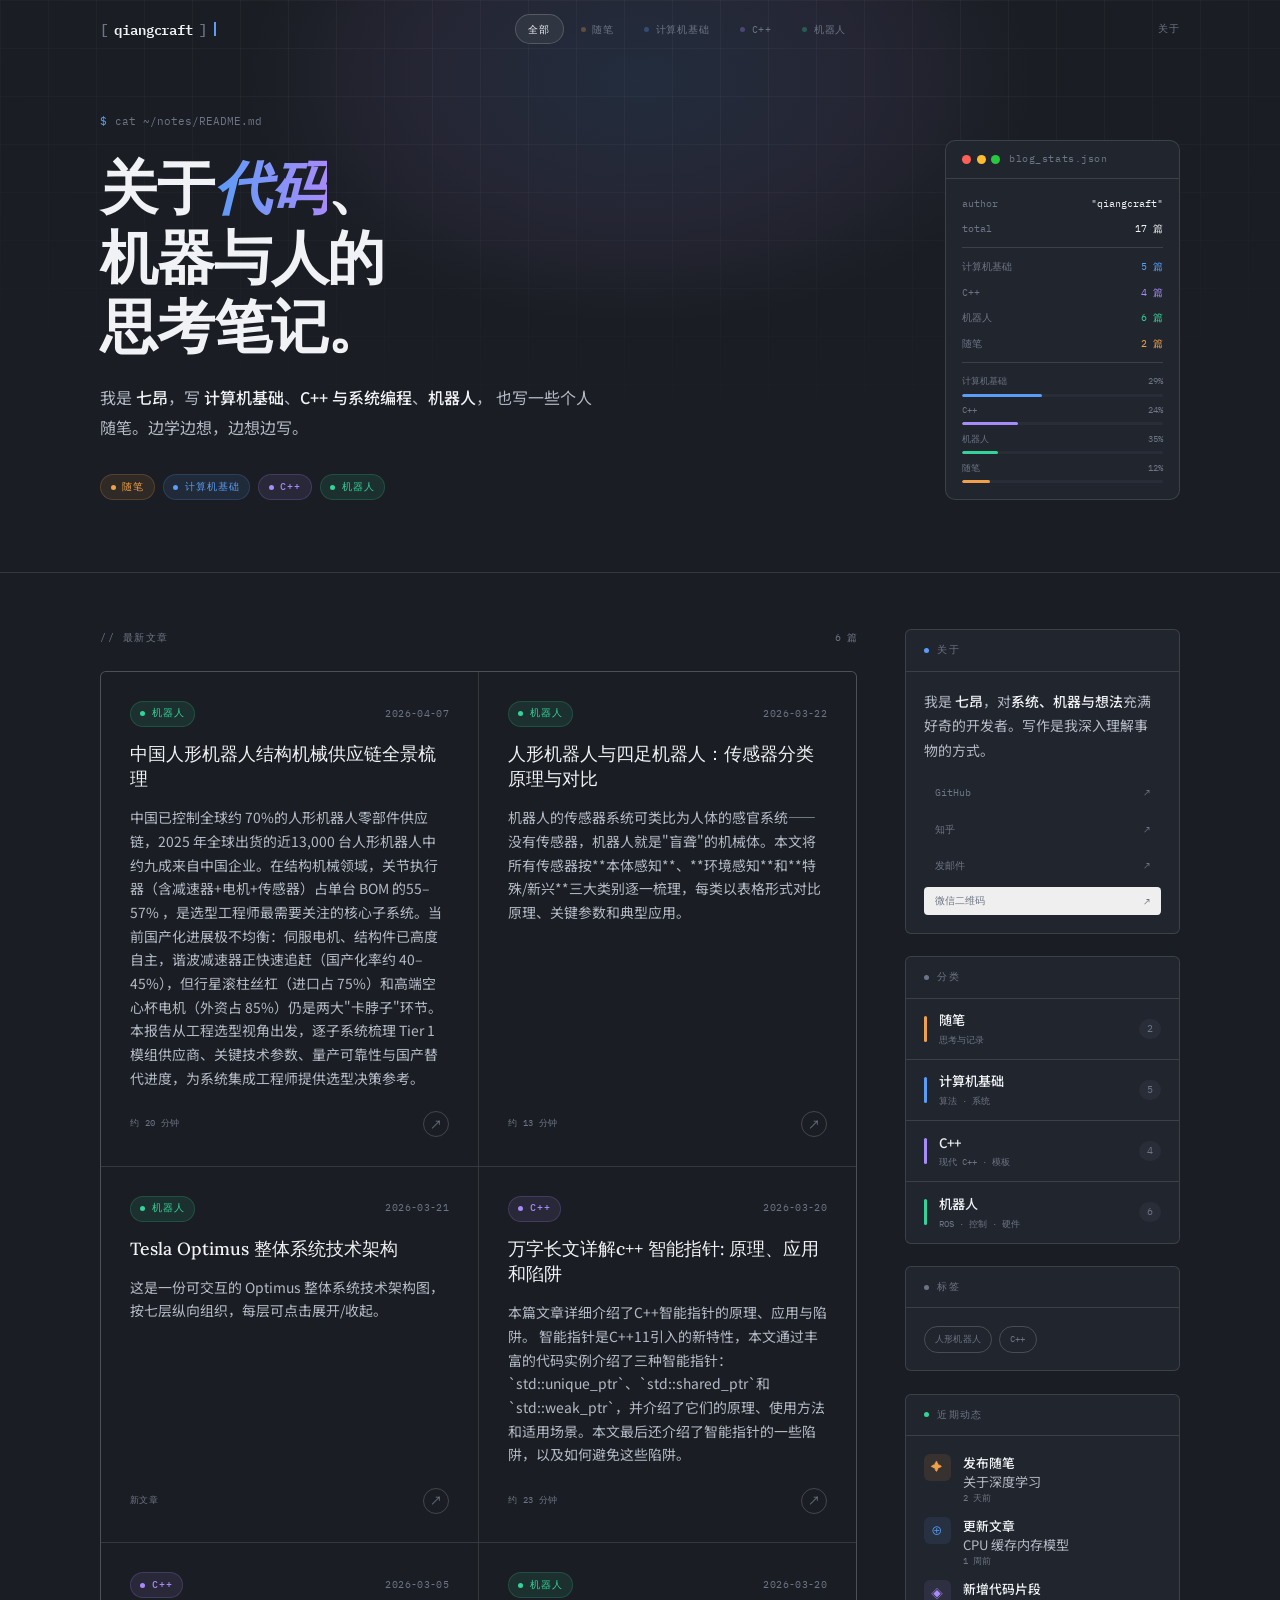
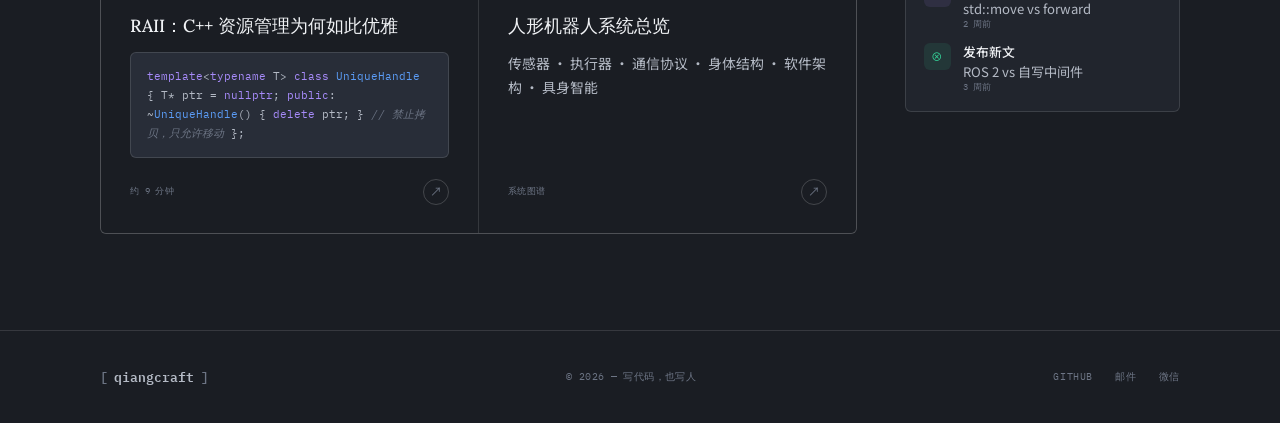
==== commit 24a272c5: "removed all non-existent HTML files from the index" ====
--- a/index.html
+++ b/index.html
@@ -355,26 +355,9 @@
     <main>
       <div class="posts-header reveal">
         <span class="posts-label">// 最新文章</span>
-        <span class="posts-count" id="post-count">17 篇</span>
+        <span class="posts-count" id="post-count">6 篇</span>
       </div>
       <div class="posts-grid reveal" id="posts-grid">
-
-        <!-- 精选：随笔 -->
-        <a href="posts/personal/on-learning-deeply.html" class="post-card post-card--featured" data-cat="personal">
-          <div class="feat-icon feat-icon--personal">✦</div>
-          <div class="post-body">
-            <div class="pc-top">
-              <span class="cat cat--personal"><span class="cat-dot"></span>随笔</span>
-              <span class="post-date">2026-03-15</span>
-            </div>
-            <h2 class="post-title">关于深度学习：为什么我停止追求广度</h2>
-            <p class="post-excerpt">放慢脚步、选择更少的事情、往深处走，改变了我学习和构建东西的方式。这个领悟来自机器人，但适用于所有地方。</p>
-            <div class="pc-footer">
-              <span class="post-meta">约 8 分钟 · 精选</span>
-              <span class="post-arrow">↗</span>
-            </div>
-          </div>
-        </a>
 
         <!-- 机器人 -->
         <a href="posts/robotics/humanoid-robot-structural-mechanical-supply-chain.html" class="post-card" data-cat="robotics">
@@ -406,14 +389,6 @@
           <h2 class="post-title">万字长文详解c++ 智能指针: 原理、应用和陷阱</h2>
           <p class="post-excerpt">本篇文章详细介绍了C++智能指针的原理、应用与陷阱。 智能指针是C++11引入的新特性，本文通过丰富的代码实例介绍了三种智能指针：`std::unique_ptr`、`std::shared_ptr`和`std::weak_ptr`，并介绍了它们的原理、使用方法和适用场景。本文最后还介绍了智能指针的一些陷阱，以及如何避免这些陷阱。</p>
           <div class="pc-footer"><span class="post-meta">约 16 分钟</span><span class="post-arrow">↗</span></div>
-        </a>
-
-        <!-- 计算机基础 -->
-        <a href="posts/cs/cpu-cache-memory-model.html" class="post-card" data-cat="cs">
-          <div class="pc-top"><span class="cat cat--cs"><span class="cat-dot"></span>计算机基础</span><span class="post-date">2026-03-10</span></div>
-          <h2 class="post-title">CPU 缓存与内存模型：真正发生了什么</h2>
-          <p class="post-excerpt">L1、L2、L3，大家都知道这些名字，但缓存未命中时究竟发生了什么？从底层讲清楚缓存一致性及其对代码的影响。</p>
-          <div class="pc-footer"><span class="post-meta">约 12 分钟</span><span class="post-arrow">↗</span></div>
         </a>
 
         <!-- C++ -->
@@ -431,88 +406,11 @@
         </a>
 
         <!-- 机器人 -->
-        <a href="posts/robotics/pid-controller.html" class="post-card" data-cat="robotics">
-          <div class="pc-top"><span class="cat cat--robotics"><span class="cat-dot"></span>机器人</span><span class="post-date">2026-02-28</span></div>
-          <h2 class="post-title">从零实现 PID 控制器——以及它失效的时候</h2>
-          <p class="post-excerpt">写一个 PID 循环很容易，在真实硬件上调参、处理死区、噪声和饱和，才是真正的考验。</p>
-          <div class="pc-footer"><span class="post-meta">约 14 分钟</span><span class="post-arrow">↗</span></div>
-        </a>
-
-        <!-- 机器人 -->
         <a href="posts/robotics/robot_full_system.html" class="post-card" data-cat="robotics" data-tags="人形机器人">
           <div class="pc-top"><span class="cat cat--robotics"><span class="cat-dot"></span>机器人</span><span class="post-date">2026-03-20</span></div>
           <h2 class="post-title">人形机器人系统总览</h2>
           <p class="post-excerpt">传感器 · 执行器 · 通信协议 · 身体结构 · 软件架构 · 具身智能</p>
           <div class="pc-footer"><span class="post-meta">系统图谱</span><span class="post-arrow">↗</span></div>
-        </a>
-
-        <!-- 计算机基础 -->
-        <a href="posts/cs/hash-table-deep-dive.html" class="post-card" data-cat="cs">
-          <div class="pc-top"><span class="cat cat--cs"><span class="cat-dot"></span>计算机基础</span><span class="post-date">2026-02-20</span></div>
-          <h2 class="post-title">哈希表：教科书之外的真相</h2>
-          <p class="post-excerpt">开放寻址 vs 链式法、Robin Hood 哈希，以及为什么哈希函数的选择比你想象的更重要。</p>
-          <div class="pc-footer"><span class="post-meta">约 10 分钟</span><span class="post-arrow">↗</span></div>
-        </a>
-
-        <!-- C++ -->
-        <a href="posts/cpp/move-vs-forward.html" class="post-card" data-cat="cpp">
-          <div class="pc-top"><span class="cat cat--cpp"><span class="cat-dot"></span>C++</span><span class="post-date">2026-02-14</span></div>
-          <h2 class="post-title">std::move 与 std::forward，我终于搞懂了</h2>
-          <div class="snippet-block"><span class="kw">auto</span> <span class="fn">wrap</span>(<span class="kw">auto</span>&& val) {
-  <span class="cmt">// 完美转发，而非移动</span>
-  <span class="kw">return</span> <span class="fn">Box</span>{
-    std::<span class="fn">forward</span>&lt;<span class="kw">decltype</span>(val)&gt;(val)
-  };
-}</div>
-          <div class="pc-footer"><span class="post-meta">约 7 分钟</span><span class="post-arrow">↗</span></div>
-        </a>
-
-        <!-- 随笔 -->
-        <a href="posts/personal/machines-taught-me.html" class="post-card" data-cat="personal">
-          <div class="pc-top"><span class="cat cat--personal"><span class="cat-dot"></span>随笔</span><span class="post-date">2026-02-05</span></div>
-          <h2 class="post-title">机器教会我的事</h2>
-          <p class="post-excerpt">调试硬件是一项诚实的工作，它从不说谎。关于构建存在于物理世界中的东西，以及这件事教会你什么。</p>
-          <div class="pc-footer"><span class="post-meta">约 6 分钟</span><span class="post-arrow">↗</span></div>
-        </a>
-
-        <!-- 机器人 -->
-        <a href="posts/robotics/ros2-vs-custom.html" class="post-card" data-cat="robotics">
-          <div class="pc-top"><span class="cat cat--robotics"><span class="cat-dot"></span>机器人</span><span class="post-date">2026-01-28</span></div>
-          <h2 class="post-title">ROS 2 vs 自己写中间件</h2>
-          <p class="post-excerpt">我花了两周为小型机器人构建了一个极简发布-订阅系统，然后换回了 ROS 2。这是我从两边都学到的东西。</p>
-          <div class="pc-footer"><span class="post-meta">约 16 分钟</span><span class="post-arrow">↗</span></div>
-        </a>
-
-        <!-- 计算机基础 -->
-        <a href="posts/cs/concurrency-primitives.html" class="post-card" data-cat="cs">
-          <div class="pc-top"><span class="cat cat--cs"><span class="cat-dot"></span>计算机基础</span><span class="post-date">2026-01-20</span></div>
-          <h2 class="post-title">并发原语：互斥锁、信号量、条件变量</h2>
-          <p class="post-excerpt">动手理解同步原语——它们保护什么、如何失败，以及什么时候该用哪一个。</p>
-          <div class="pc-footer"><span class="post-meta">约 11 分钟</span><span class="post-arrow">↗</span></div>
-        </a>
-
-        <!-- C++ -->
-        <a href="posts/cpp/constexpr.html" class="post-card" data-cat="cpp">
-          <div class="pc-top"><span class="cat cat--cpp"><span class="cat-dot"></span>C++</span><span class="post-date">2026-01-10</span></div>
-          <h2 class="post-title">用 constexpr 把计算移到编译期</h2>
-          <p class="post-excerpt">编译期计算不只是性能技巧——它是一种让编译器真正能检查不变量的方式。</p>
-          <div class="pc-footer"><span class="post-meta">约 8 分钟</span><span class="post-arrow">↗</span></div>
-        </a>
-
-        <!-- 计算机基础 -->
-        <a href="posts/cs/btree.html" class="post-card" data-cat="cs">
-          <div class="pc-top"><span class="cat cat--cs"><span class="cat-dot"></span>计算机基础</span><span class="post-date">2025-12-30</span></div>
-          <h2 class="post-title">数据库为什么不用二叉搜索树</h2>
-          <p class="post-excerpt">块存储、缓存行，以及那个支撑着几乎所有数据库索引的、出乎意料优雅的 B 树。</p>
-          <div class="pc-footer"><span class="post-meta">约 13 分钟</span><span class="post-arrow">↗</span></div>
-        </a>
-
-        <!-- 计算机基础 -->
-        <a href="posts/cs/recursive-descent.html" class="post-card" data-cat="cs">
-          <div class="pc-top"><span class="cat cat--cs"><span class="cat-dot"></span>计算机基础</span><span class="post-date">2025-12-15</span></div>
-          <h2 class="post-title">PEG 与递归下降解析</h2>
-          <p class="post-excerpt">手写一个小型解析器是最好的 CS 练习之一。这是让我真正理解它的思维模型。</p>
-          <div class="pc-footer"><span class="post-meta">约 15 分钟</span><span class="post-arrow">↗</span></div>
         </a>
 
         <div class="empty-state" id="empty-state">
